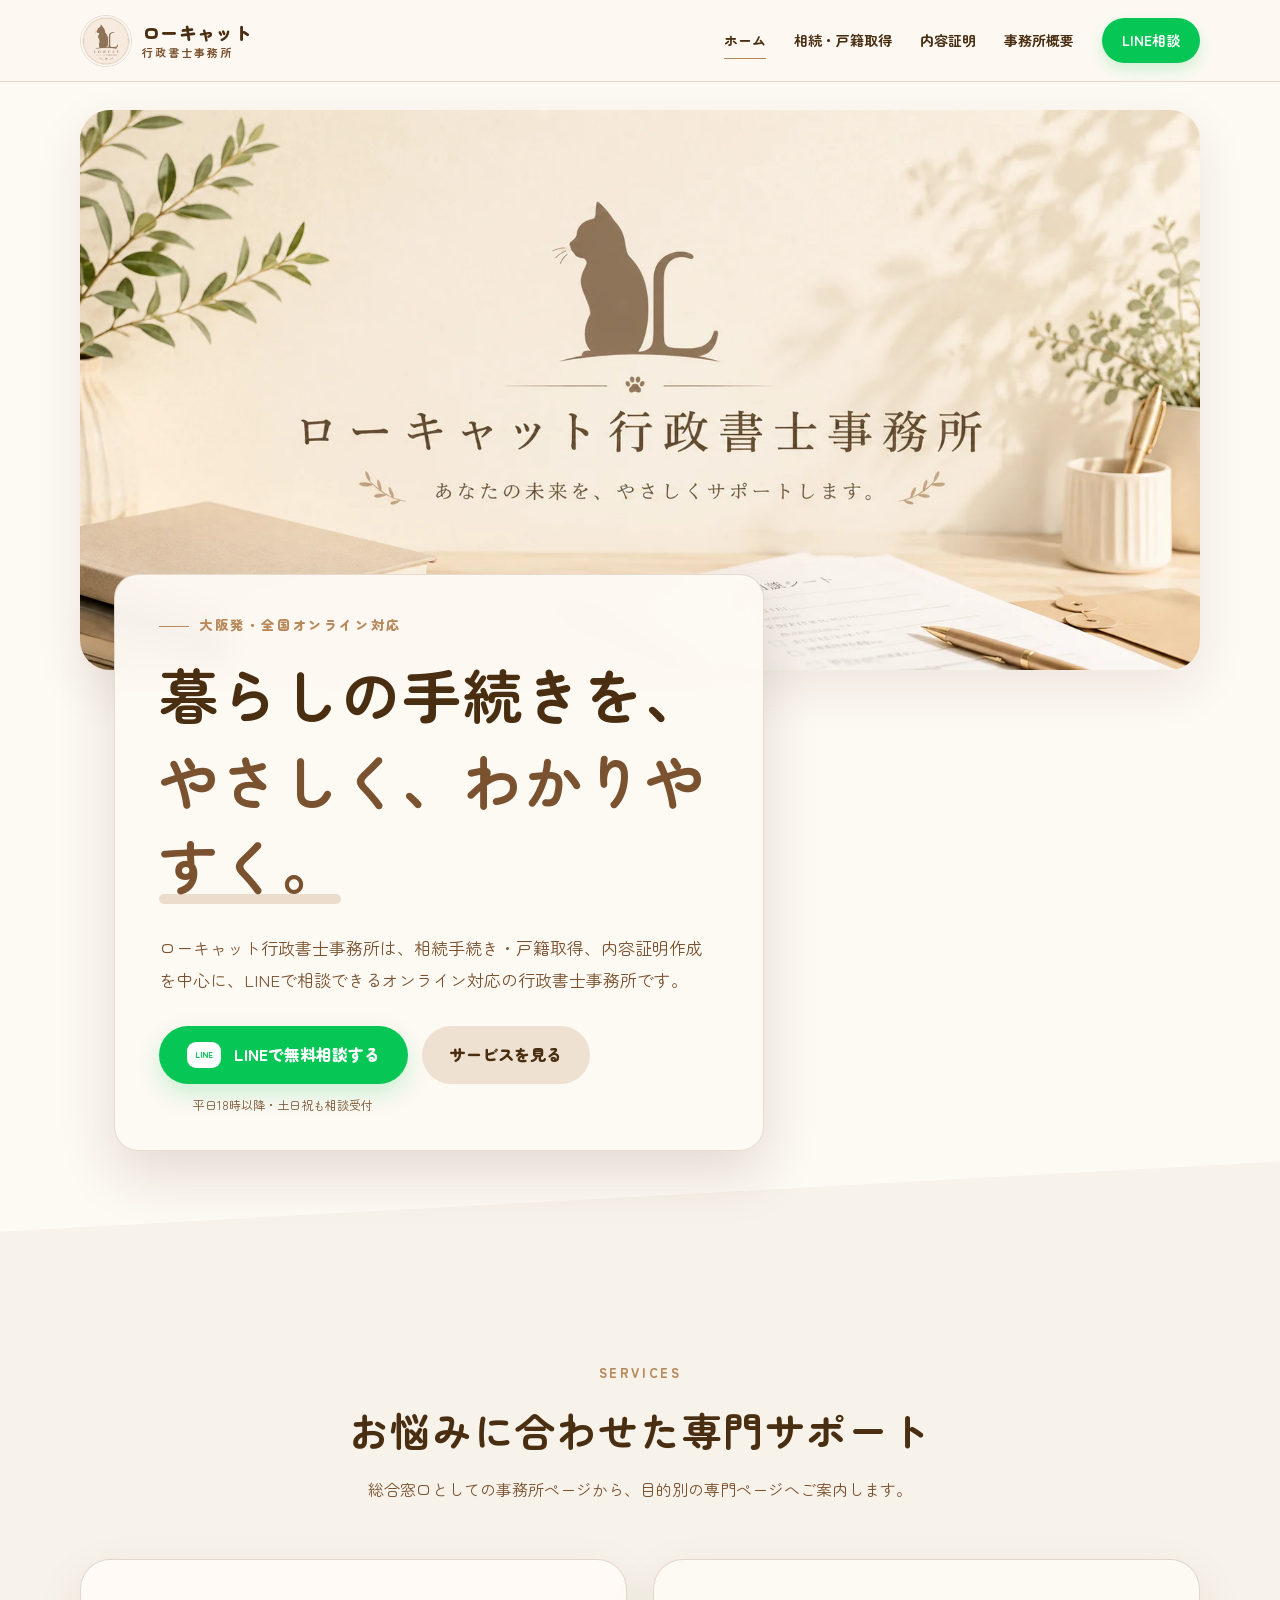
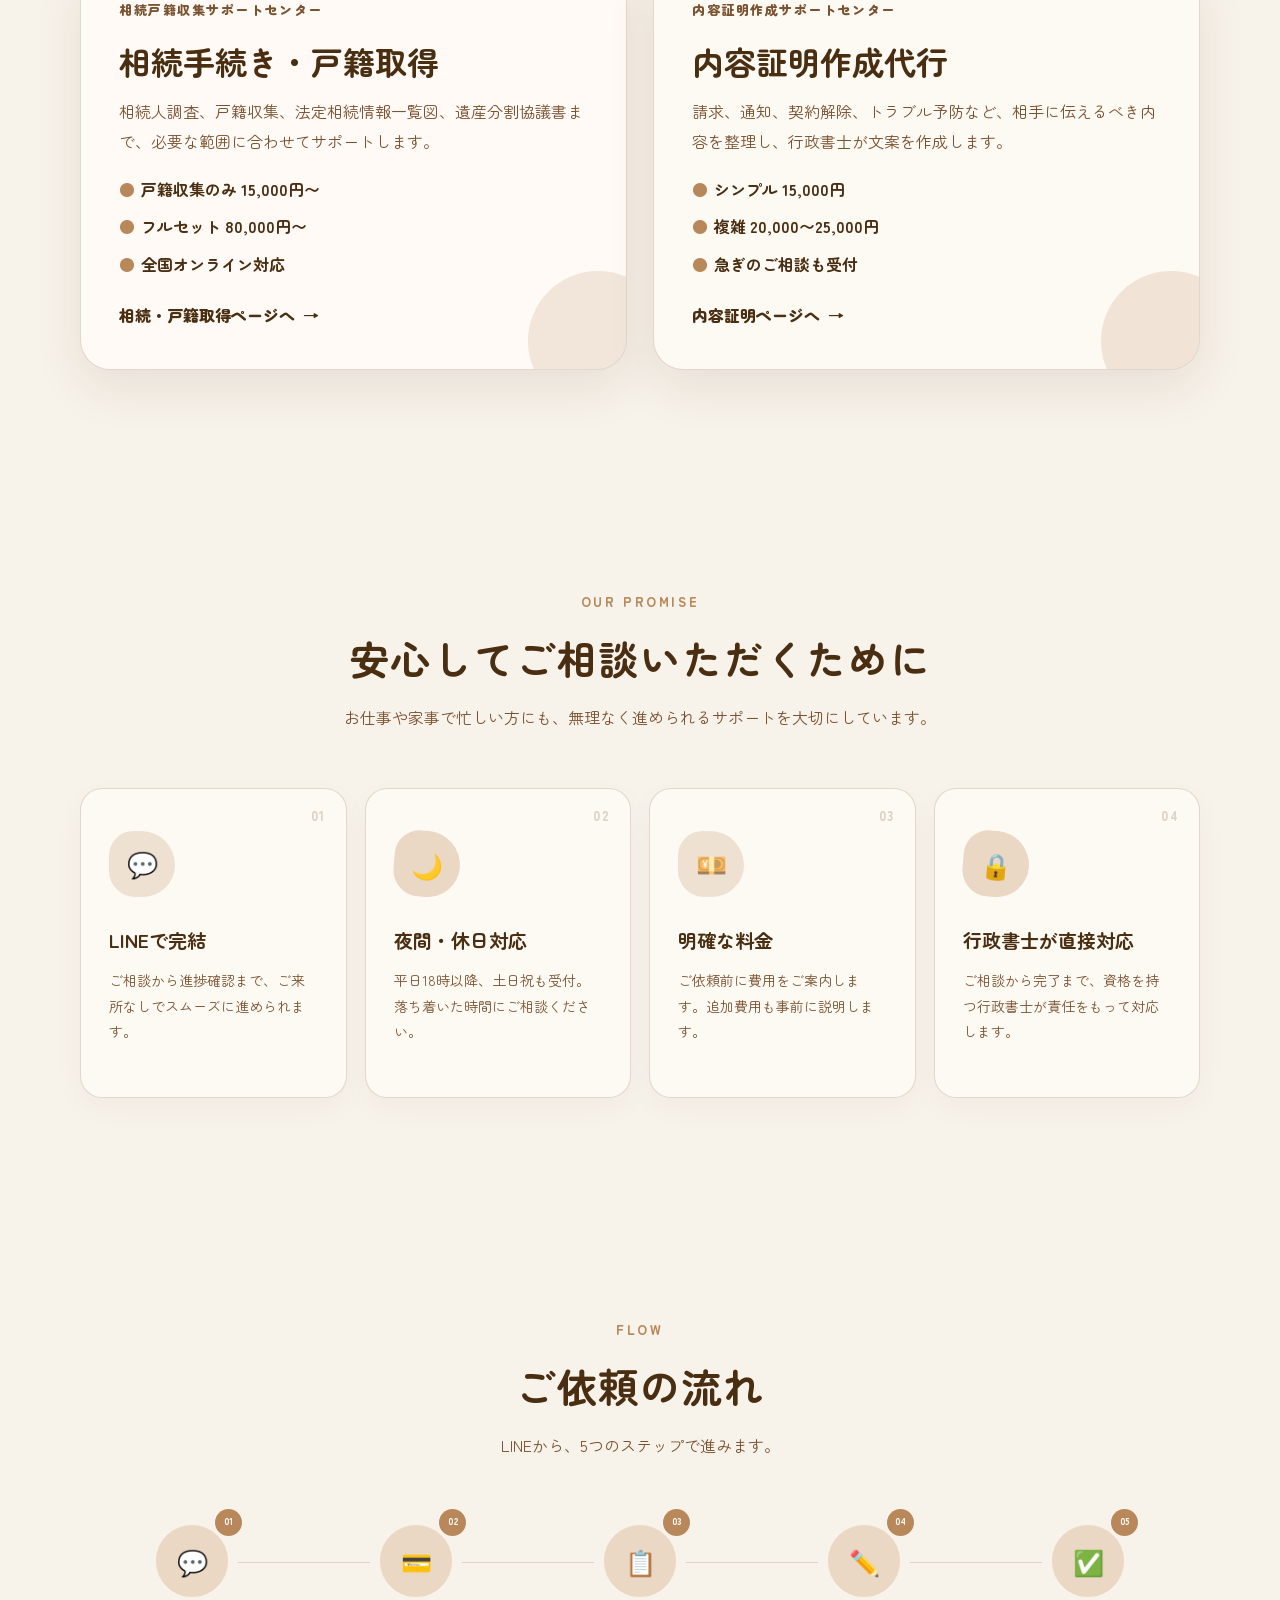
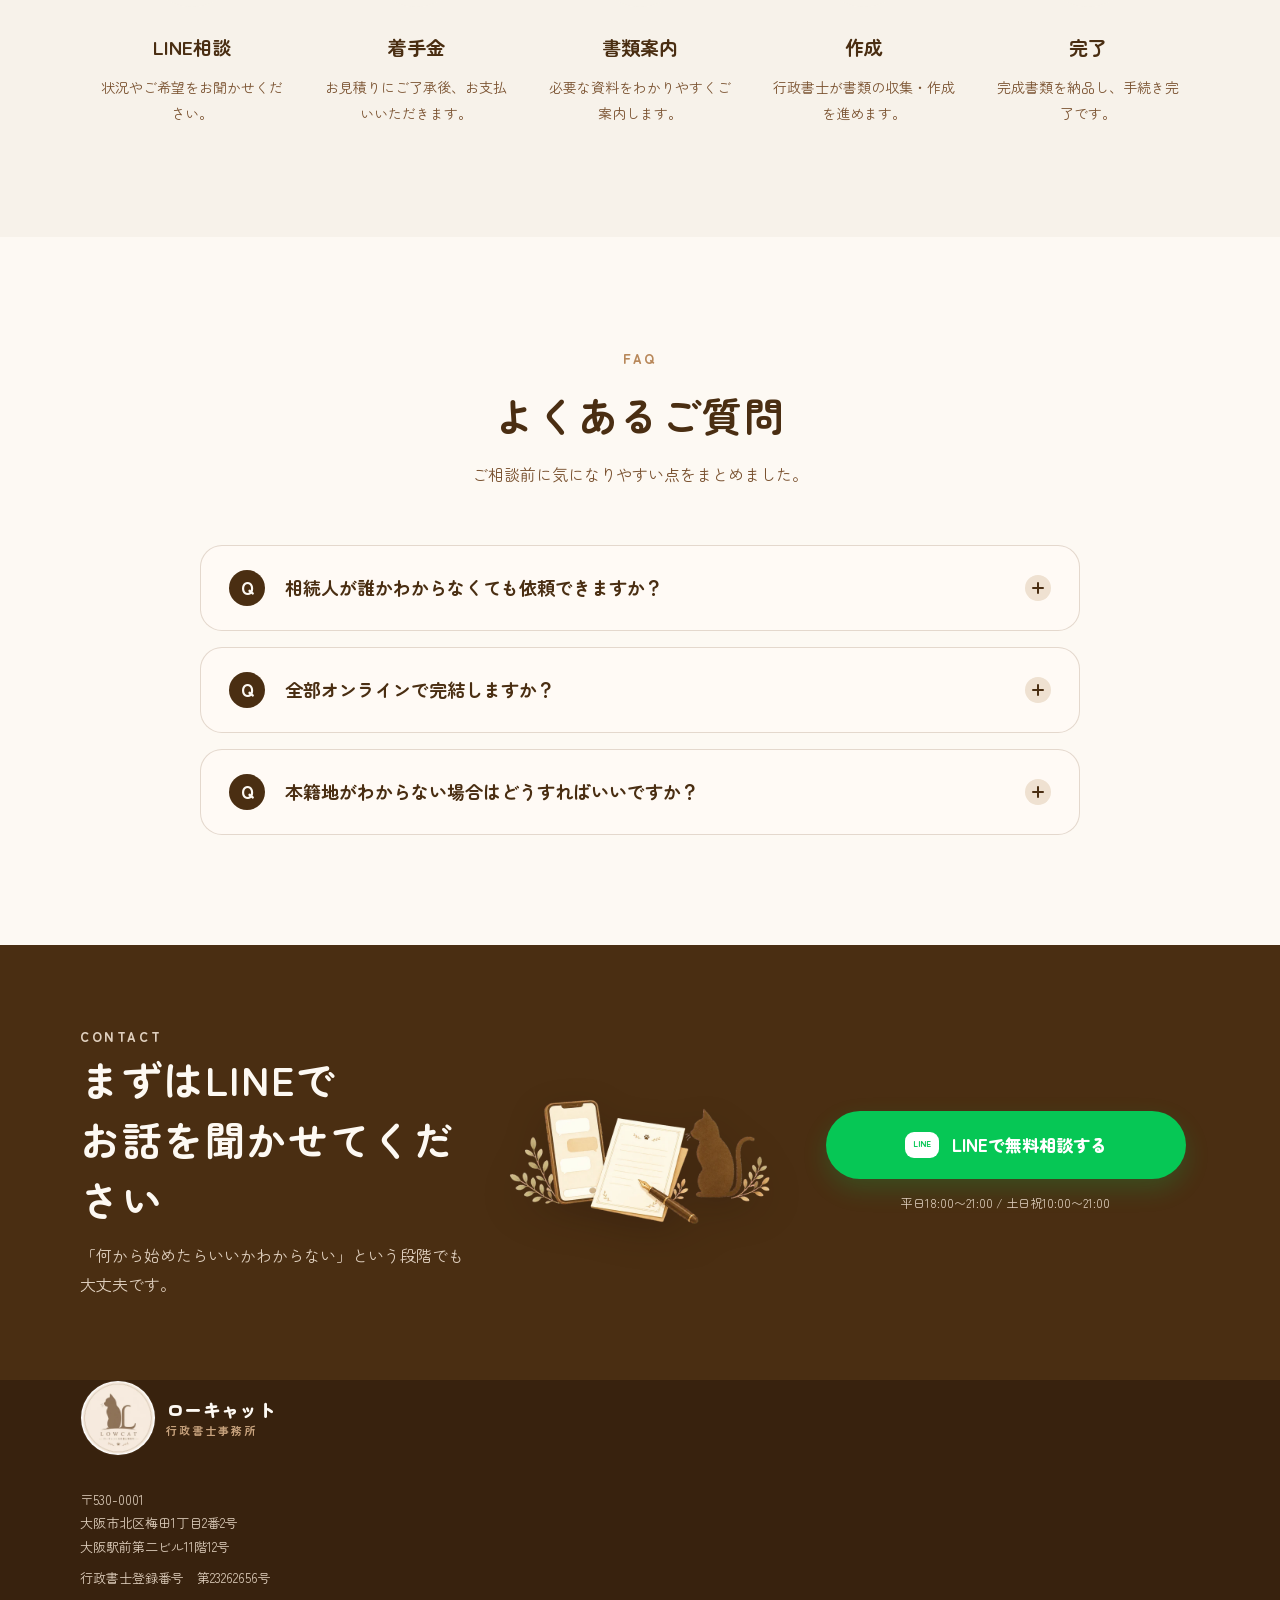
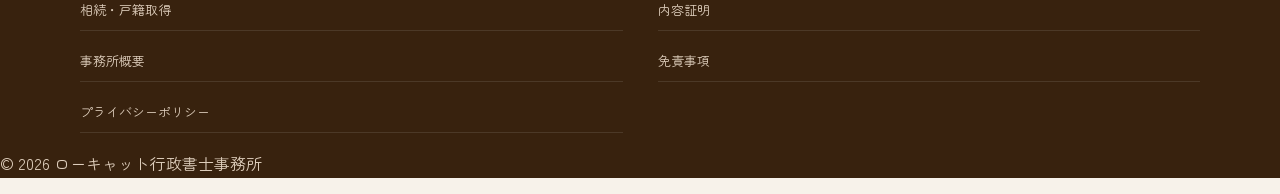
==== index.html @ 61d6228d "Update footer OGP FAQ and office overview layout" ====
<!doctype html>
<html lang="ja">
  <head>
    <meta charset="UTF-8" />
    <meta name="viewport" content="width=device-width, initial-scale=1.0" />
    <meta name="description" content="ローキャット行政書士事務所は、大阪を拠点に相続手続き・戸籍取得、内容証明作成をオンラインでサポートする行政書士事務所です。" />
    <title>ローキャット行政書士事務所｜大阪・全国オンライン対応</title>
    <link rel="icon" href="assets/favicon.ico">
    <meta property="og:title" content="ローキャット行政書士事務所｜大阪・全国オンライン対応">
    <meta property="og:description" content="相続手続き・戸籍取得、内容証明作成をオンラインでサポート。平日夜間・土日祝もLINEで相談受付。">
    <meta property="og:image" content="https://lowcat-office.netlify.app/assets/ogp.png">
    <meta property="og:url" content="https://lowcat-office.netlify.app/">
    <meta property="og:type" content="website">
    <meta name="twitter:card" content="summary_large_image">
    <link rel="preconnect" href="https://fonts.googleapis.com" />
    <link rel="preconnect" href="https://fonts.gstatic.com" crossorigin />
    <link href="https://fonts.googleapis.com/css2?family=Zen+Maru+Gothic:wght@400;500;700;900&display=swap" rel="stylesheet" />
    <link rel="stylesheet" href="styles.css" />
    <script src="script.js" defer></script>
  </head>
  <body>
    <header class="site-header">
      <div class="container header-inner">
        <a class="logo" href="index.html" aria-label="ローキャット行政書士事務所 トップページ"><img class="logo-image" src="assets/logo.webp" alt="" width="52" height="52" /><span class="logo-text">ローキャット<span>行政書士事務所</span></span></a>
        <button class="menu-button" type="button" aria-expanded="false" aria-controls="global-nav"><span></span><span></span><span></span><span class="sr-only">メニューを開く</span></button>
        <nav class="global-nav" id="global-nav" aria-label="メインナビゲーション">
          <a href="index.html" aria-current="page">ホーム</a>
          <a href="inheritance/">相続・戸籍取得</a>
          <a href="certificate/">内容証明</a>
          <a href="about.html">事務所概要</a>
          <a class="nav-line" href="https://lin.ee/Oa2LDhM" target="_blank" rel="noopener noreferrer">LINE相談</a>
        </nav>
      </div>
    </header>

    <main>
      <section class="hero">
        <div class="container hero-banner-wrap"><img class="hero-banner" src="assets/banner.webp" alt="ローキャット行政書士事務所 あなたの未来を、やさしくサポートします。" width="1600" height="800" fetchpriority="high" /></div>
        <div class="container hero-copy-wrap">
          <div class="hero-copy hero-copy-card">
            <p class="eyebrow">大阪発・全国オンライン対応</p>
            <h1>暮らしの手続きを、<br /><em>やさしく、わかりやすく。</em></h1>
            <p class="hero-lead">ローキャット行政書士事務所は、相続手続き・戸籍取得、内容証明作成を中心に、LINEで相談できるオンライン対応の行政書士事務所です。</p>
            <div class="hero-actions"><a class="button button-line" href="https://lin.ee/Oa2LDhM" target="_blank" rel="noopener noreferrer"><span class="line-icon" aria-hidden="true">LINE</span>LINEで無料相談する</a><a class="button button-sub" href="#services">サービスを見る</a></div>
            <p class="button-note">平日18時以降・土日祝も相談受付</p>
          </div>
        </div>
      </section>

      <section class="section services-hub-section" id="services">
        <div class="container">
          <div class="section-heading"><p class="section-label">SERVICES</p><h2>お悩みに合わせた専門サポート</h2><p>総合窓口としての事務所ページから、目的別の専門ページへご案内します。</p></div>
          <div class="service-hub-grid">
            <article class="service-hub-card is-featured">
              <p class="service-kicker">相続戸籍収集サポートセンター</p>
              <h3>相続手続き・戸籍取得</h3>
              <p>相続人調査、戸籍収集、法定相続情報一覧図、遺産分割協議書まで、必要な範囲に合わせてサポートします。</p>
              <ul><li>戸籍収集のみ 15,000円〜</li><li>フルセット 80,000円〜</li><li>全国オンライン対応</li></ul>
              <a class="text-link" href="inheritance/">相続・戸籍取得ページへ</a>
            </article>
            <article class="service-hub-card">
              <p class="service-kicker">内容証明作成サポートセンター</p>
              <h3>内容証明作成代行</h3>
              <p>請求、通知、契約解除、トラブル予防など、相手に伝えるべき内容を整理し、行政書士が文案を作成します。</p>
              <ul><li>シンプル 15,000円</li><li>複雑 20,000〜25,000円</li><li>急ぎのご相談も受付</li></ul>
              <a class="text-link" href="certificate/">内容証明ページへ</a>
            </article>
          </div>
        </div>
      </section>

      <section class="section features-section">
        <div class="container">
          <div class="section-heading"><p class="section-label">OUR PROMISE</p><h2>安心してご相談いただくために</h2><p>お仕事や家事で忙しい方にも、無理なく進められるサポートを大切にしています。</p></div>
          <div class="feature-grid">
            <article class="feature-card"><span class="feature-number">01</span><div class="feature-icon" aria-hidden="true">💬</div><h3>LINEで完結</h3><p>ご相談から進捗確認まで、ご来所なしでスムーズに進められます。</p></article>
            <article class="feature-card"><span class="feature-number">02</span><div class="feature-icon" aria-hidden="true">🌙</div><h3>夜間・休日対応</h3><p>平日18時以降、土日祝も受付。落ち着いた時間にご相談ください。</p></article>
            <article class="feature-card"><span class="feature-number">03</span><div class="feature-icon" aria-hidden="true">💴</div><h3>明確な料金</h3><p>ご依頼前に費用をご案内します。追加費用も事前に説明します。</p></article>
            <article class="feature-card"><span class="feature-number">04</span><div class="feature-icon" aria-hidden="true">🔒</div><h3>行政書士が直接対応</h3><p>ご相談から完了まで、資格を持つ行政書士が責任をもって対応します。</p></article>
          </div>
        </div>
      </section>

      <section class="section flow-section" id="flow">
        <div class="container">
          <div class="section-heading"><p class="section-label">FLOW</p><h2>ご依頼の流れ</h2><p>LINEから、5つのステップで進みます。</p></div>
          <ol class="flow-list">
            <li><span class="flow-number">01</span><div class="flow-icon" aria-hidden="true">💬</div><h3>LINE相談</h3><p>状況やご希望をお聞かせください。</p></li>
            <li><span class="flow-number">02</span><div class="flow-icon" aria-hidden="true">💳</div><h3>着手金</h3><p>お見積りにご了承後、お支払いいただきます。</p></li>
            <li><span class="flow-number">03</span><div class="flow-icon" aria-hidden="true">📋</div><h3>書類案内</h3><p>必要な資料をわかりやすくご案内します。</p></li>
            <li><span class="flow-number">04</span><div class="flow-icon" aria-hidden="true">✏️</div><h3>作成</h3><p>行政書士が書類の収集・作成を進めます。</p></li>
            <li><span class="flow-number">05</span><div class="flow-icon" aria-hidden="true">✅</div><h3>完了</h3><p>完成書類を納品し、手続き完了です。</p></li>
          </ol>
        </div>
      </section>

      <section class="section faq-section" id="faq">
        <div class="container">
          <div class="section-heading"><p class="section-label">FAQ</p><h2>よくあるご質問</h2><p>ご相談前に気になりやすい点をまとめました。</p></div>
          <div class="faq-list">
            <div class="faq-item"><button class="faq-question" type="button" aria-expanded="false"><span>相続人が誰かわからなくても依頼できますか？</span><span class="faq-toggle" aria-hidden="true"></span></button><div class="faq-answer" hidden><p>はい、大丈夫です。戸籍を収集・調査することで法定相続人を確定できます。まずはご相談ください。</p></div></div>
            <div class="faq-item"><button class="faq-question" type="button" aria-expanded="false"><span>全部オンラインで完結しますか？</span><span class="faq-toggle" aria-hidden="true"></span></button><div class="faq-answer" hidden><p>はい。ご相談から書類の受け渡しまで、すべてLINEで対応します。来所は不要です。</p></div></div>
            <div class="faq-item"><button class="faq-question" type="button" aria-expanded="false"><span>本籍地がわからない場合はどうすればいいですか？</span><span class="faq-toggle" aria-hidden="true"></span></button><div class="faq-answer" hidden><p>本籍地が不明な場合でも、住民票の「本籍地記載あり」を取得することで確認できます。対応方法をご案内しますのでご相談ください。</p></div></div>
          </div>
        </div>
      </section>

      <section class="contact-section" id="contact">
        <div class="container contact-inner">
          <div><p class="section-label">CONTACT</p><h2>まずはLINEで<br />お話を聞かせてください</h2><p>「何から始めたらいいかわからない」という段階でも大丈夫です。</p></div>
          <img class="contact-illustration" src="assets/line-consult.webp" alt="" width="720" height="480" loading="lazy" />
          <div class="contact-action"><a class="button button-line button-large" href="https://lin.ee/Oa2LDhM" target="_blank" rel="noopener noreferrer"><span class="line-icon" aria-hidden="true">LINE</span>LINEで無料相談する</a><p>平日18:00〜21:00 / 土日祝10:00〜21:00</p></div>
        </div>
      </section>
    </main>

    <footer class="site-footer"><div class="container footer-inner"><div class="footer-office"><a class="logo logo-footer" href="index.html"><img class="logo-image footer-logo-image" src="assets/logo.webp" alt="" width="76" height="76" loading="lazy" /><span class="logo-text">ローキャット<span>行政書士事務所</span></span></a><p>〒530-0001<br />大阪市北区梅田1丁目2番2号<br />大阪駅前第二ビル11階12号</p><p>行政書士登録番号　第23262656号</p></div><nav class="footer-nav" aria-label="フッターナビ"><a href="inheritance/">相続・戸籍取得</a><a href="certificate/">内容証明</a><a href="about.html">事務所概要</a><a href="disclaimer.html">免責事項</a><a href="privacy.html">プライバシーポリシー</a></nav></div><p class="copyright">© 2026 ローキャット行政書士事務所</p></footer>
  </body>
</html>
---- styles.css ----
:root {
  --bg: #f7f2ea;
  --cream: #fdf9f3;
  --brown-dark: #4a2e12;
  --brown: #7a5230;
  --brown-light: #b8885a;
  --line-green: #06c755;
  --white: #fff;
  --border: rgba(122, 82, 48, 0.2);
  --shadow: 0 18px 50px rgba(74, 46, 18, 0.09);
  --radius: 22px;
}

* {
  box-sizing: border-box;
}

html {
  scroll-behavior: smooth;
  scroll-padding-top: 84px;
}

body {
  margin: 0;
  color: var(--brown-dark);
  background: var(--bg);
  font-family: "Zen Maru Gothic", sans-serif;
  font-size: 16px;
  line-height: 1.85;
  -webkit-font-smoothing: antialiased;
}

body.menu-open {
  overflow: hidden;
}

a {
  color: inherit;
  text-decoration: none;
}

img {
  display: block;
  max-width: 100%;
}

button {
  color: inherit;
  font: inherit;
}

.container {
  width: min(1120px, calc(100% - 48px));
  margin-inline: auto;
}

.narrow-container {
  width: min(900px, calc(100% - 48px));
}

.sr-only {
  position: absolute;
  width: 1px;
  height: 1px;
  padding: 0;
  margin: -1px;
  overflow: hidden;
  clip: rect(0, 0, 0, 0);
  white-space: nowrap;
  border: 0;
}

.site-header {
  position: sticky;
  z-index: 100;
  top: 0;
  height: 82px;
  border-bottom: 1px solid var(--border);
  background: rgba(253, 249, 243, 0.94);
  backdrop-filter: blur(12px);
}

.header-inner {
  display: flex;
  align-items: center;
  justify-content: space-between;
  height: 100%;
}

.logo {
  display: inline-flex;
  align-items: center;
  gap: 10px;
  line-height: 1.2;
}

.logo-image {
  display: block;
  width: 52px;
  height: 52px;
  object-fit: cover;
  flex: 0 0 auto;
  border: 1px solid rgba(122, 82, 48, 0.18);
  border-radius: 50%;
}

.logo-text {
  font-size: 18px;
  font-weight: 900;
  letter-spacing: 0.02em;
}

.logo-text span {
  display: block;
  margin-top: 3px;
  color: var(--brown);
  font-size: 11px;
  font-weight: 700;
  letter-spacing: 0.18em;
}

.global-nav {
  display: flex;
  align-items: center;
  gap: 28px;
  font-size: 14px;
  font-weight: 700;
}

.global-nav > a:not(.nav-line) {
  position: relative;
  padding-block: 8px;
}

.global-nav > a:not(.nav-line)::after {
  position: absolute;
  right: 0;
  bottom: 2px;
  left: 0;
  height: 1px;
  background: var(--brown-light);
  content: "";
  transform: scaleX(0);
  transition: transform 0.25s ease;
}

.global-nav > a:hover::after,
.global-nav > a[aria-current="page"]::after {
  transform: scaleX(1);
}

.nav-line {
  padding: 10px 20px;
  border-radius: 999px;
  color: var(--white);
  background: var(--line-green);
  box-shadow: 0 7px 16px rgba(6, 199, 85, 0.18);
}

.menu-button {
  display: none;
}

.hero {
  position: relative;
  padding: 28px 0 100px;
  overflow: hidden;
  background: var(--cream);
}

.hero::before {
  position: absolute;
  bottom: 0;
  left: 0;
  width: 100%;
  height: 90px;
  background: var(--bg);
  clip-path: polygon(0 78%, 100% 0, 100% 100%, 0 100%);
  content: "";
}

.hero-banner-wrap {
  position: relative;
}

.hero-banner {
  display: block;
  width: 100%;
  height: auto;
  border-radius: 30px;
  box-shadow: var(--shadow);
}

.hero-copy-wrap {
  position: relative;
  z-index: 3;
  margin-top: -96px;
}

.hero-copy {
  position: relative;
  z-index: 2;
}

.hero-copy-card {
  width: min(650px, calc(100% - 40px));
  margin-left: 34px;
  padding: 38px 44px 34px;
  border: 1px solid rgba(122, 82, 48, 0.18);
  border-radius: 24px;
  background: rgba(253, 249, 243, 0.96);
  box-shadow: 0 22px 55px rgba(74, 46, 18, 0.15);
  backdrop-filter: blur(10px);
}

.eyebrow,
.section-label {
  margin: 0 0 14px;
  color: var(--brown-light);
  font-size: 13px;
  font-weight: 900;
  letter-spacing: 0.2em;
}

.eyebrow::before {
  display: inline-block;
  width: 30px;
  height: 1px;
  margin-right: 10px;
  vertical-align: middle;
  background: var(--brown-light);
  content: "";
}

.hero h1 {
  margin: 0;
  font-size: clamp(36px, 5vw, 59px);
  line-height: 1.45;
  letter-spacing: 0.03em;
}

.hero h1 em {
  position: relative;
  color: var(--brown);
  font-style: normal;
}

.hero h1 em::after {
  position: absolute;
  right: 0;
  bottom: 3px;
  left: 0;
  z-index: -1;
  height: 10px;
  border-radius: 99px;
  background: rgba(184, 136, 90, 0.25);
  content: "";
}

.hero-lead {
  margin: 24px 0 30px;
  color: var(--brown);
  font-size: 17px;
  line-height: 1.9;
}

.button {
  display: inline-flex;
  min-height: 58px;
  align-items: center;
  justify-content: center;
  gap: 13px;
  padding: 14px 28px;
  border-radius: 999px;
  font-weight: 900;
  transition: transform 0.2s ease, box-shadow 0.2s ease, filter 0.2s ease;
}

.button:hover {
  transform: translateY(-2px);
  filter: brightness(1.02);
}

.button-line {
  color: var(--white);
  background: var(--line-green);
  box-shadow: 0 10px 24px rgba(6, 199, 85, 0.2);
}

.line-icon {
  display: grid;
  width: 34px;
  height: 26px;
  place-items: center;
  border-radius: 9px;
  color: var(--line-green);
  background: var(--white);
  font-size: 8px;
  font-weight: 900;
}

.button-note {
  margin: 10px 0 0 34px;
  color: var(--brown);
  font-size: 12px;
}

.section {
  padding-block: 110px;
}

.section-heading {
  max-width: 650px;
  margin: 0 auto 55px;
  text-align: center;
}

.section-heading h2,
.contact-section h2,
.about-message h2 {
  margin: 0 0 15px;
  font-size: clamp(28px, 4vw, 40px);
  line-height: 1.5;
  letter-spacing: 0.04em;
}

.section-heading > p:last-child {
  margin: 0;
  color: var(--brown);
}

.feature-grid {
  display: grid;
  grid-template-columns: repeat(4, 1fr);
  gap: 18px;
}

.feature-card {
  position: relative;
  min-height: 310px;
  overflow: hidden;
  padding: 42px 28px 30px;
  border: 1px solid var(--border);
  border-radius: var(--radius);
  background: var(--cream);
  box-shadow: 0 10px 30px rgba(74, 46, 18, 0.035);
}

.feature-number {
  position: absolute;
  top: 15px;
  right: 20px;
  color: rgba(122, 82, 48, 0.24);
  font-size: 13px;
  font-weight: 900;
  letter-spacing: 0.1em;
}

.feature-icon,
.flow-icon {
  display: grid;
  width: 66px;
  height: 66px;
  place-items: center;
  margin-bottom: 25px;
  border-radius: 42% 58% 55% 45%;
  color: var(--brown);
  background: #efe1d1;
  font-size: 25px;
  font-weight: 900;
}

.feature-card:nth-child(even) .feature-icon {
  background: #ead7c4;
  transform: rotate(5deg);
}

.feature-card h3,
.price-card h3,
.flow-list h3 {
  margin: 0 0 11px;
  font-size: 19px;
}

.feature-card p,
.price-card > p:last-child,
.flow-list p {
  margin: 0;
  color: var(--brown);
  font-size: 14px;
}

.price-section {
  background: var(--cream);
}

.price-panel {
  overflow: hidden;
  border: 1px solid var(--border);
  border-radius: 28px;
  background: var(--bg);
  box-shadow: var(--shadow);
}

.tab-list {
  display: grid;
  grid-template-columns: 1fr 1fr;
}

.tab-button {
  padding: 22px 20px;
  border: 0;
  border-bottom: 1px solid var(--border);
  background: #eee4d7;
  cursor: pointer;
  font-size: 18px;
  font-weight: 900;
}

.tab-button:first-child {
  border-right: 1px solid var(--border);
}

.tab-button.is-active {
  color: var(--cream);
  background: var(--brown);
}

.tab-panel {
  padding: 42px;
}

.tab-panel[hidden] {
  display: none;
}

.price-grid {
  display: grid;
  grid-template-columns: repeat(4, 1fr);
  gap: 16px;
}

.price-grid-two {
  max-width: 700px;
  margin-inline: auto;
  grid-template-columns: repeat(2, 1fr);
}

.price-card {
  position: relative;
  display: flex;
  min-height: 260px;
  flex-direction: column;
  padding: 30px 23px;
  border: 1px solid var(--border);
  border-radius: 18px;
  background: var(--cream);
}

.price-card.recommended {
  border: 2px solid var(--brown-light);
  background: #fffaf4;
}

.recommend-badge {
  position: absolute;
  top: -15px;
  left: 50%;
  padding: 5px 18px;
  border-radius: 999px;
  color: var(--white);
  background: var(--brown-light);
  font-size: 12px;
  font-weight: 900;
  white-space: nowrap;
  transform: translateX(-50%);
}

.price {
  margin: auto 0 20px;
  color: var(--brown);
  white-space: nowrap;
}

.price strong {
  color: var(--brown-dark);
  font-size: clamp(23px, 2.5vw, 31px);
  letter-spacing: -0.03em;
}

.price-note {
  margin: 25px 0 0;
  color: var(--brown);
  font-size: 12px;
  text-align: center;
}

.flow-list {
  position: relative;
  display: grid;
  margin: 0;
  padding: 0;
  grid-template-columns: repeat(5, 1fr);
  list-style: none;
}

.flow-list::before {
  position: absolute;
  top: 47px;
  right: 8%;
  left: 8%;
  height: 1px;
  background: var(--border);
  content: "";
}

.flow-list li {
  position: relative;
  padding-inline: 15px;
  text-align: center;
}

.flow-number {
  position: absolute;
  top: -6px;
  left: calc(50% + 23px);
  z-index: 2;
  display: grid;
  width: 27px;
  height: 27px;
  place-items: center;
  border-radius: 50%;
  color: var(--cream);
  background: var(--brown-light);
  font-size: 9px;
  font-weight: 900;
}

.flow-icon {
  position: relative;
  z-index: 1;
  width: 92px;
  height: 92px;
  margin: 0 auto 22px;
  border: 10px solid var(--bg);
  border-radius: 50%;
  background: #ead7c4;
}

.contact-section {
  padding-block: 80px;
  color: var(--cream);
  background: var(--brown-dark);
}

.contact-inner {
  display: grid;
  align-items: center;
  grid-template-columns: 1fr 0.72fr 1fr;
  gap: 32px;
}

.contact-section h2 {
  margin-bottom: 12px;
}

.contact-section p {
  margin: 0;
  color: #dfcfbe;
}

.contact-action {
  text-align: center;
}

.contact-illustration {
  width: 100%;
  max-width: 300px;
  height: auto;
  margin-inline: auto;
  filter: drop-shadow(0 14px 18px rgba(20, 10, 4, 0.2));
}

.button-large {
  min-width: min(100%, 360px);
  min-height: 68px;
  font-size: 17px;
}

.contact-action p {
  margin-top: 13px;
  font-size: 12px;
}

.site-footer {
  color: #decebc;
  background: #38220e;
}

.footer-main {
  display: grid;
  padding-block: 65px;
  grid-template-columns: 1fr 1.4fr;
  gap: 80px;
}

.logo-footer {
  margin-bottom: 24px;
  color: var(--cream);
}

.footer-logo-image {
  width: 76px;
  height: 76px;
}

.logo-footer .logo-text span {
  color: #c6a17c;
}

.footer-office p {
  margin: 8px 0;
  font-size: 13px;
  line-height: 1.8;
}

.footer-nav {
  display: grid;
  align-content: start;
  grid-template-columns: repeat(2, 1fr);
  gap: 18px 35px;
  font-size: 13px;
}

.footer-nav a {
  padding-bottom: 8px;
  border-bottom: 1px solid rgba(255, 255, 255, 0.1);
}

.footer-nav a:hover {
  color: var(--white);
}

.footer-bottom {
  padding-block: 18px;
  border-top: 1px solid rgba(255, 255, 255, 0.08);
  text-align: center;
}

.footer-bottom small {
  font-size: 11px;
}

.page-hero {
  padding-block: 100px;
  background:
    radial-gradient(circle at 80% 20%, rgba(184, 136, 90, 0.2) 0 80px, transparent 81px),
    var(--cream);
  text-align: center;
}

.page-hero h1 {
  margin: 0 0 12px;
  font-size: clamp(36px, 6vw, 52px);
  letter-spacing: 0.08em;
}

.page-hero > .container > p:last-child {
  margin: 0;
  color: var(--brown);
}

.compact-page-hero {
  padding-block: 70px;
}

.compact-page-hero h1 {
  margin-bottom: 0;
  font-size: clamp(31px, 5vw, 44px);
}

.about-message {
  max-width: 740px;
  margin: 0 auto 65px;
  text-align: center;
}

.about-message > p:not(.eyebrow) {
  color: var(--brown);
}

.overview-card {
  overflow: hidden;
  border: 1px solid var(--border);
  border-radius: var(--radius);
  background: var(--cream);
  box-shadow: var(--shadow);
}

.overview-list {
  margin: 0;
}

.overview-list > div {
  display: grid;
  padding: 24px 32px;
  border-bottom: 1px solid var(--border);
  grid-template-columns: 180px 1fr;
}

.overview-list > div:last-child {
  border-bottom: 0;
}

.overview-list dt {
  color: var(--brown);
  font-weight: 900;
}

.overview-list dd {
  margin: 0;
}

.overview-note {
  display: block;
  margin-top: 7px;
  color: var(--brown);
  font-size: 13px;
}

.legal-container {
  width: min(820px, calc(100% - 48px));
}

.enactment-date {
  margin: 0 0 45px;
  color: var(--brown);
  text-align: right;
}

.legal-container > p {
  color: var(--brown);
}

.legal-container article {
  margin-top: 45px;
}

.legal-container article h2 {
  margin: 0 0 15px;
  padding-bottom: 10px;
  border-bottom: 1px solid var(--border);
  font-size: 21px;
}

.legal-container article p,
.legal-container article li {
  color: var(--brown);
}

.legal-container article a {
  color: var(--brown-dark);
  font-weight: 900;
  text-decoration: underline;
  text-underline-offset: 4px;
}

@media (max-width: 950px) {
  .menu-button {
    position: relative;
    z-index: 102;
    display: grid;
    width: 44px;
    height: 44px;
    padding: 11px 9px;
    border: 0;
    background: transparent;
    cursor: pointer;
  }

  .menu-button > span:not(.sr-only) {
    display: block;
    width: 100%;
    height: 2px;
    margin-block: 3px;
    border-radius: 2px;
    background: var(--brown-dark);
    transition: transform 0.25s ease, opacity 0.2s ease;
  }

  .menu-button[aria-expanded="true"] > span:nth-child(1) {
    transform: translateY(8px) rotate(45deg);
  }

  .menu-button[aria-expanded="true"] > span:nth-child(2) {
    opacity: 0;
  }

  .menu-button[aria-expanded="true"] > span:nth-child(3) {
    transform: translateY(-8px) rotate(-45deg);
  }

  .global-nav {
    position: fixed;
    top: 0;
    right: 0;
    display: flex;
    width: min(360px, 88vw);
    height: 100dvh;
    align-items: stretch;
    justify-content: center;
    flex-direction: column;
    padding: 90px 40px 50px;
    background: var(--cream);
    box-shadow: -15px 0 45px rgba(74, 46, 18, 0.12);
    opacity: 0;
    pointer-events: none;
    transform: translateX(100%);
    transition: transform 0.3s ease, opacity 0.3s ease;
  }

  .global-nav.is-open {
    opacity: 1;
    pointer-events: auto;
    transform: translateX(0);
  }

  .global-nav > a:not(.nav-line) {
    padding: 11px 0;
    border-bottom: 1px solid var(--border);
    font-size: 16px;
  }

  .nav-line {
    margin-top: 8px;
    text-align: center;
  }

  .hero-copy-card {
    width: min(620px, calc(100% - 24px));
    margin-left: 12px;
  }

  .feature-grid {
    grid-template-columns: repeat(2, 1fr);
  }

  .feature-card {
    min-height: 270px;
  }

  .price-grid {
    grid-template-columns: repeat(2, 1fr);
  }

  .flow-list {
    max-width: 650px;
    margin-inline: auto;
    grid-template-columns: repeat(2, 1fr);
    gap: 45px 20px;
  }

  .flow-list::before {
    display: none;
  }

  .flow-list li:last-child {
    grid-column: 1 / -1;
  }
}

@media (max-width: 700px) {
  .container,
  .narrow-container,
  .legal-container {
    width: min(100% - 32px, 1120px);
  }

  .site-header {
    height: 70px;
  }

  .logo-image {
    width: 44px;
    height: 44px;
  }

  .logo-text {
    font-size: 15px;
  }

  .logo-text span {
    font-size: 9px;
  }

  .hero {
    padding: 16px 0 75px;
    background: var(--cream);
  }

  .hero-banner-wrap {
    width: calc(100% - 20px);
  }

  .hero-banner {
    min-height: 310px;
    border-radius: 20px;
    object-fit: cover;
    object-position: center;
  }

  .hero-copy-wrap {
    width: calc(100% - 32px);
    margin-top: -42px;
  }

  .hero-copy-card {
    width: 100%;
    margin-left: 0;
    padding: 30px 23px 27px;
  }

  .hero h1 {
    font-size: clamp(27px, 8.4vw, 38px);
  }

  .hero-lead {
    font-size: 15px;
  }

  .button {
    width: 100%;
  }

  .button-note {
    margin-left: 0;
    text-align: center;
  }

  .section {
    padding-block: 80px;
  }

  .section-heading {
    margin-bottom: 38px;
    text-align: left;
  }

  .feature-grid {
    grid-template-columns: 1fr;
  }

  .feature-card {
    min-height: 0;
    padding: 30px 25px;
  }

  .feature-icon {
    width: 55px;
    height: 55px;
    margin-bottom: 17px;
  }

  .price-panel {
    border-radius: 20px;
  }

  .tab-button {
    padding: 17px 10px;
    font-size: 16px;
  }

  .tab-panel {
    padding: 28px 16px;
  }

  .price-grid,
  .price-grid-two {
    grid-template-columns: 1fr;
  }

  .price-card {
    min-height: 220px;
    padding: 28px 24px;
  }

  .price-card.recommended {
    margin-top: 8px;
  }

  .price strong {
    font-size: 29px;
  }

  .flow-list {
    grid-template-columns: 1fr;
    gap: 36px;
  }

  .flow-list li:last-child {
    grid-column: auto;
  }

  .flow-icon {
    width: 84px;
    height: 84px;
  }

  .contact-section {
    padding-block: 65px;
  }

  .contact-inner {
    grid-template-columns: 1fr;
    gap: 35px;
  }

  .contact-illustration {
    max-width: 320px;
    margin-block: -12px;
  }

  .footer-main {
    padding-block: 50px;
    grid-template-columns: 1fr;
    gap: 40px;
  }

  .footer-logo-image {
    width: 68px;
    height: 68px;
  }

  .footer-nav {
    grid-template-columns: 1fr;
    gap: 12px;
  }

  .page-hero {
    padding-block: 70px;
  }

  .compact-page-hero {
    padding-block: 55px;
  }

  .about-message {
    margin-bottom: 45px;
    text-align: left;
  }

  .overview-list > div {
    grid-template-columns: 1fr;
    gap: 5px;
    padding: 20px;
  }

  .enactment-date {
    margin-bottom: 35px;
  }

  .legal-container article {
    margin-top: 35px;
  }
}

@media (prefers-reduced-motion: reduce) {
  html {
    scroll-behavior: auto;
  }

  *,
  *::before,
  *::after {
    scroll-behavior: auto !important;
    transition-duration: 0.01ms !important;
  }
}

.faq-section {
  background: var(--cream);
}

.faq-list {
  display: grid;
  gap: 16px;
  max-width: 880px;
  margin-inline: auto;
}

.faq-item {
  overflow: hidden;
  border: 1px solid var(--border);
  border-radius: 22px;
  background: #fffaf5;
  box-shadow: var(--shadow-soft);
}

.faq-question {
  display: flex;
  align-items: center;
  justify-content: space-between;
  gap: 20px;
  width: 100%;
  padding: 24px 28px;
  border: 0;
  background: transparent;
  color: var(--brown-dark);
  font: inherit;
  font-size: 18px;
  font-weight: 700;
  line-height: 1.6;
  text-align: left;
  cursor: pointer;
}

.faq-question::before {
  content: "Q";
  display: inline-grid;
  flex: 0 0 auto;
  place-items: center;
  width: 36px;
  height: 36px;
  border-radius: 50%;
  background: var(--brown-dark);
  color: var(--cream);
  font-size: 17px;
  font-weight: 900;
}

.faq-question span:first-child {
  flex: 1;
}

.faq-toggle {
  position: relative;
  flex: 0 0 auto;
  width: 26px;
  height: 26px;
  border-radius: 50%;
  background: #efe1d1;
}

.faq-toggle::before,
.faq-toggle::after {
  position: absolute;
  top: 50%;
  left: 50%;
  width: 12px;
  height: 2px;
  border-radius: 999px;
  background: var(--brown-dark);
  content: "";
  transform: translate(-50%, -50%);
  transition: transform 0.2s ease;
}

.faq-toggle::after {
  transform: translate(-50%, -50%) rotate(90deg);
}

.faq-question[aria-expanded="true"] .faq-toggle::after {
  transform: translate(-50%, -50%) rotate(0deg);
}

.faq-answer {
  padding: 0 28px 26px 80px;
  color: var(--brown);
}

.faq-answer p {
  margin: 0;
  line-height: 1.9;
}

@media (max-width: 640px) {
  .faq-question {
    gap: 14px;
    padding: 20px;
    font-size: 16px;
  }

  .faq-question::before {
    width: 32px;
    height: 32px;
  }

  .faq-answer {
    padding: 0 20px 22px 66px;
  }
}
/* Service hub / landing pages */
.hero-actions {
  display: flex;
  flex-wrap: wrap;
  align-items: center;
  gap: 14px;
}

.button-sub {
  color: var(--brown-dark);
  background: #efe1d1;
  box-shadow: none;
}

.services-hub-section {
  background: var(--bg);
}

.service-hub-grid {
  display: grid;
  grid-template-columns: repeat(2, minmax(0, 1fr));
  gap: 26px;
}

.service-hub-card {
  position: relative;
  overflow: hidden;
  padding: 38px;
  border: 1px solid var(--border);
  border-radius: 30px;
  background: var(--cream);
  box-shadow: var(--shadow);
}

.service-hub-card::after {
  position: absolute;
  right: -42px;
  bottom: -42px;
  width: 140px;
  height: 140px;
  border-radius: 50%;
  background: rgba(184, 136, 90, 0.18);
  content: "";
}

.service-hub-card.is-featured {
  background: #fffaf5;
}

.service-kicker {
  margin: 0 0 10px;
  color: var(--brown-light);
  font-size: 13px;
  font-weight: 900;
  letter-spacing: 0.12em;
}

.service-hub-card h3 {
  margin: 0 0 14px;
  font-size: clamp(24px, 3vw, 32px);
  line-height: 1.35;
}

.service-hub-card p {
  margin: 0 0 18px;
  color: var(--brown);
}

.service-hub-card ul {
  display: grid;
  gap: 8px;
  padding: 0;
  margin: 0 0 22px;
  list-style: none;
}

.service-hub-card li {
  position: relative;
  padding-left: 1.4em;
  color: var(--brown-dark);
  font-weight: 700;
}

.service-hub-card li::before {
  position: absolute;
  left: 0;
  color: var(--brown-light);
  content: "●";
}

.text-link {
  position: relative;
  z-index: 1;
  display: inline-flex;
  align-items: center;
  gap: 8px;
  color: var(--brown-dark);
  font-weight: 900;
}

.text-link::after {
  content: "→";
}

.lp-hero {
  padding: 72px 0 86px;
  background: linear-gradient(135deg, var(--cream), #efe1d1);
}

.lp-hero-inner {
  display: grid;
  grid-template-columns: minmax(0, 1.2fr) minmax(280px, 0.8fr);
  align-items: center;
  gap: 46px;
}

.lp-hero h1 {
  margin: 0 0 20px;
  font-size: clamp(34px, 5vw, 56px);
  line-height: 1.25;
  letter-spacing: 0.02em;
}

.lp-hero-image {
  width: 100%;
  max-width: 390px;
  justify-self: center;
  filter: drop-shadow(0 18px 30px rgba(74, 46, 18, 0.14));
}

.compact-grid .feature-card {
  min-height: 260px;
}

.lp-price-grid {
  display: grid;
  grid-template-columns: repeat(4, minmax(0, 1fr));
  gap: 18px;
}

.lp-price-grid.two {
  grid-template-columns: repeat(2, minmax(0, 1fr));
  max-width: 760px;
  margin-inline: auto;
}

.price-card .price,
.price {
  margin: 0 0 12px;
  color: var(--brown-dark);
  font-size: 28px;
  font-weight: 900;
  line-height: 1.2;
}

.price-note {
  margin: 22px 0 0;
  color: var(--brown);
  text-align: center;
}

.recommended {
  position: relative;
  border-color: rgba(184, 136, 90, 0.55);
}

.recommend-label {
  display: inline-flex;
  margin-bottom: 12px;
  padding: 5px 13px;
  border-radius: 999px;
  color: var(--cream);
  background: var(--brown-dark);
  font-size: 12px;
  font-weight: 900;
}

@media (max-width: 980px) {
  .service-hub-grid,
  .lp-hero-inner,
  .lp-price-grid {
    grid-template-columns: 1fr;
  }

  .lp-price-grid.two {
    grid-template-columns: 1fr;
  }

  .lp-hero {
    padding: 58px 0 70px;
  }
}

@media (max-width: 640px) {
  .service-hub-card {
    padding: 28px 24px;
  }

  .hero-actions {
    align-items: stretch;
    flex-direction: column;
  }

  .hero-actions .button {
    justify-content: center;
    width: 100%;
  }
}
/* About overview table refinement */
.overview-card dl {
  margin: 0;
}

.overview-card dl > div {
  display: grid;
  grid-template-columns: 150px minmax(0, 1fr);
  gap: 20px;
  padding: 18px 26px;
  border-bottom: 1px solid var(--border);
}

.overview-card dl > div:last-child {
  border-bottom: 0;
}

.overview-card dt {
  color: var(--brown);
  font-weight: 900;
  letter-spacing: 0.04em;
}

.overview-card dd {
  margin: 0;
  color: var(--brown-dark);
  line-height: 1.8;
}

@media (max-width: 640px) {
  .overview-card dl > div {
    grid-template-columns: 1fr;
    gap: 6px;
    padding: 16px 20px;
  }
}
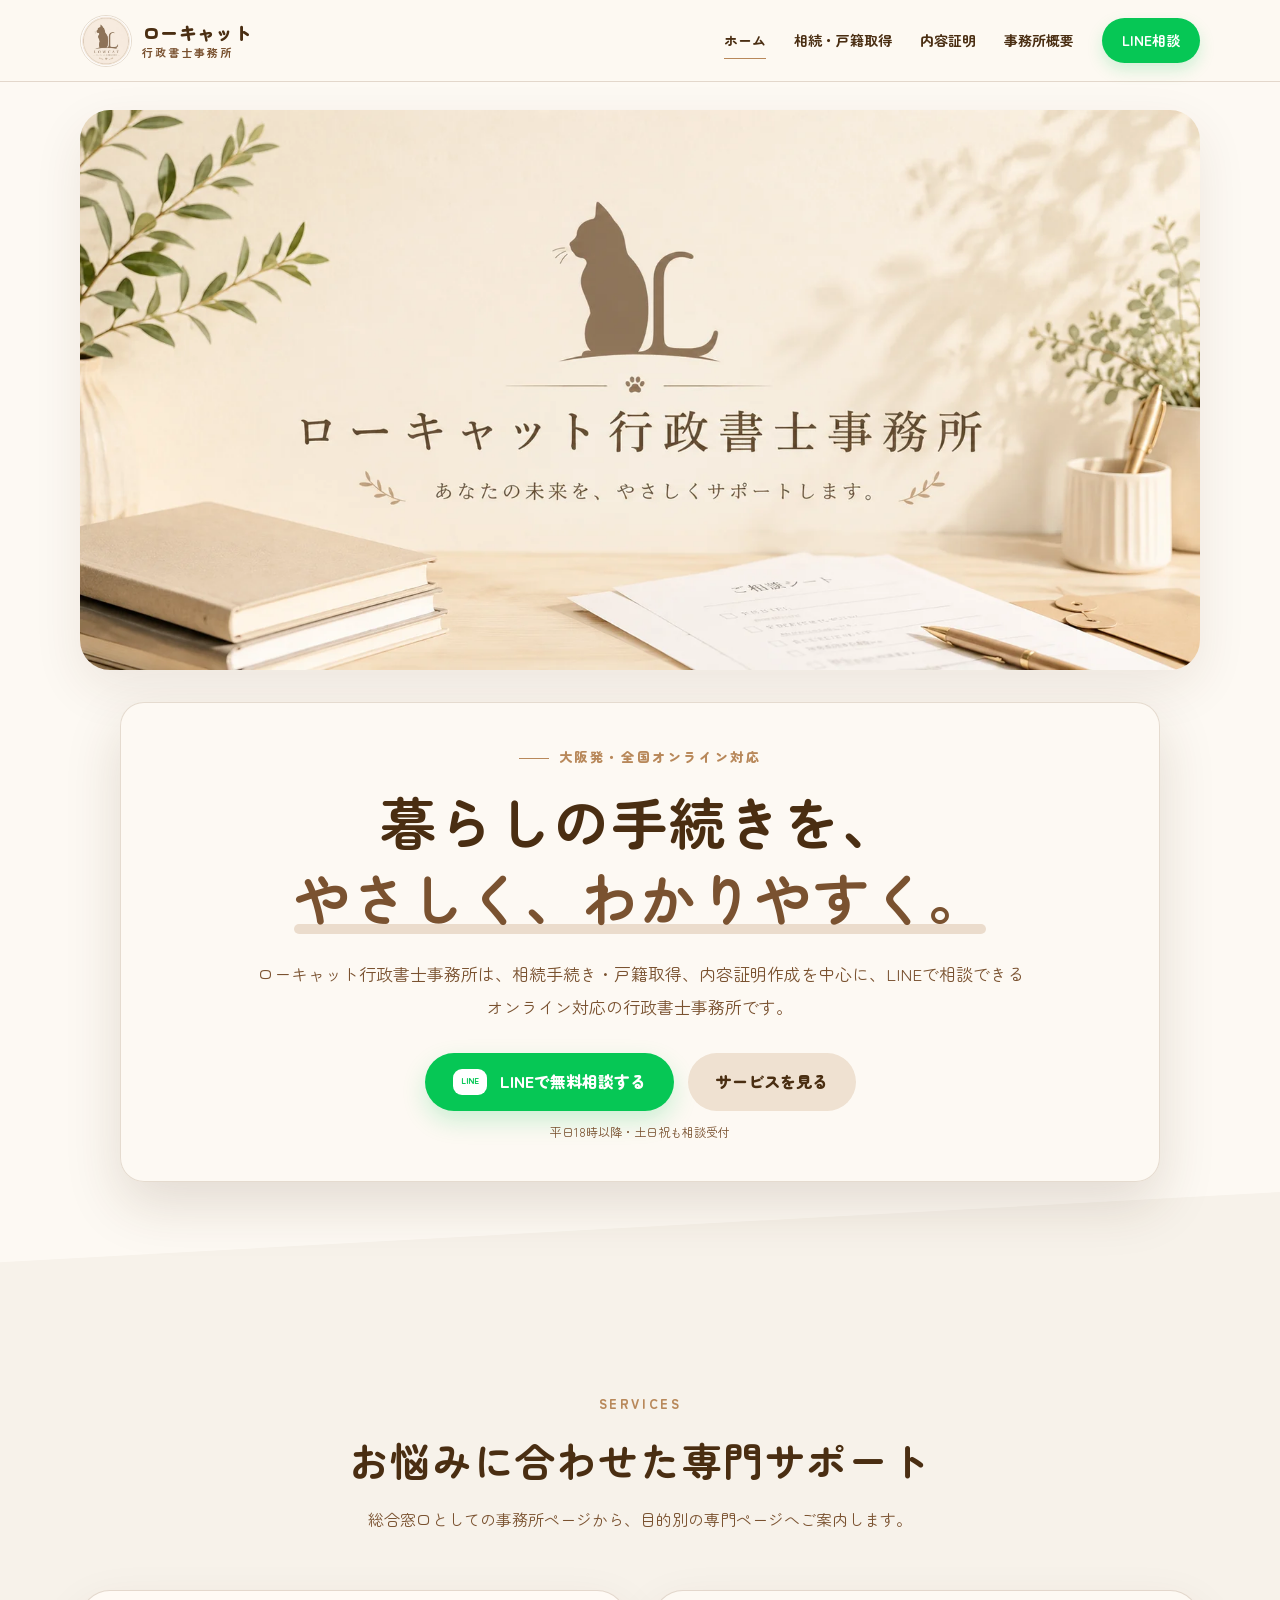
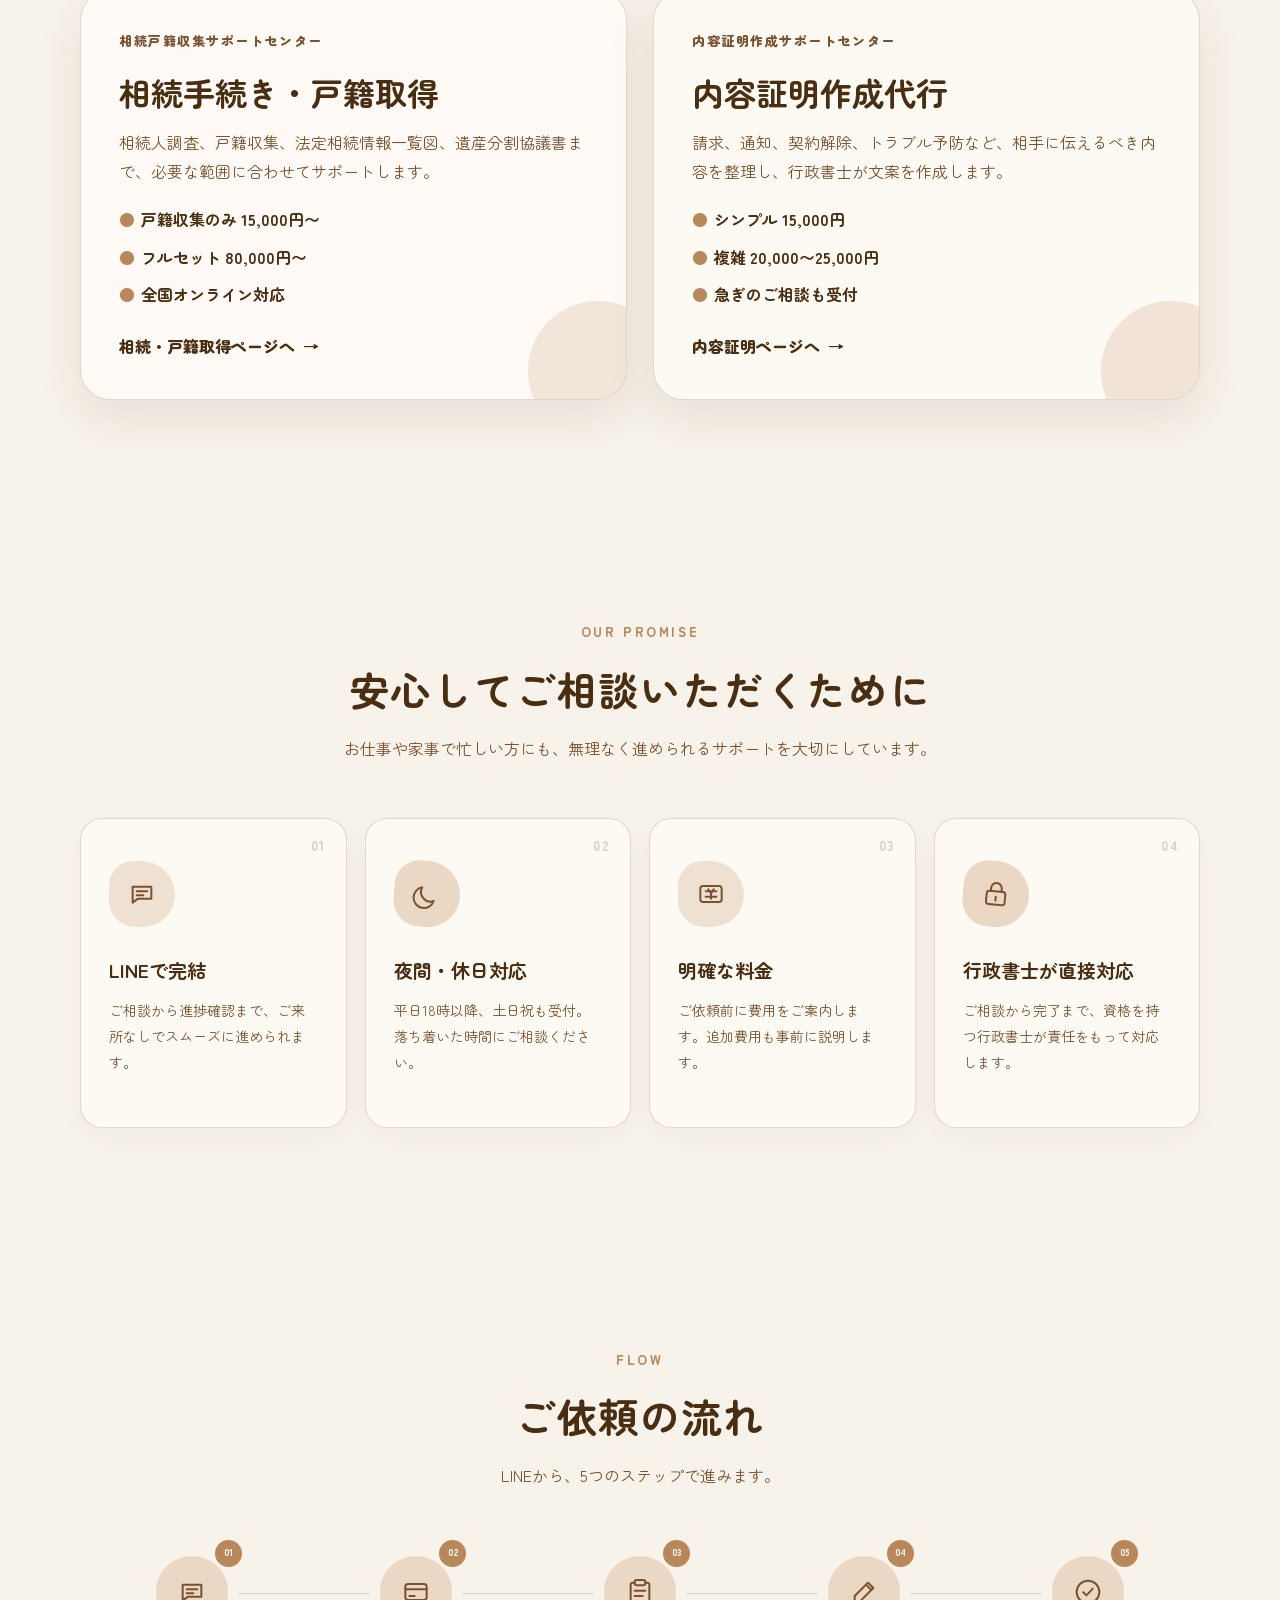
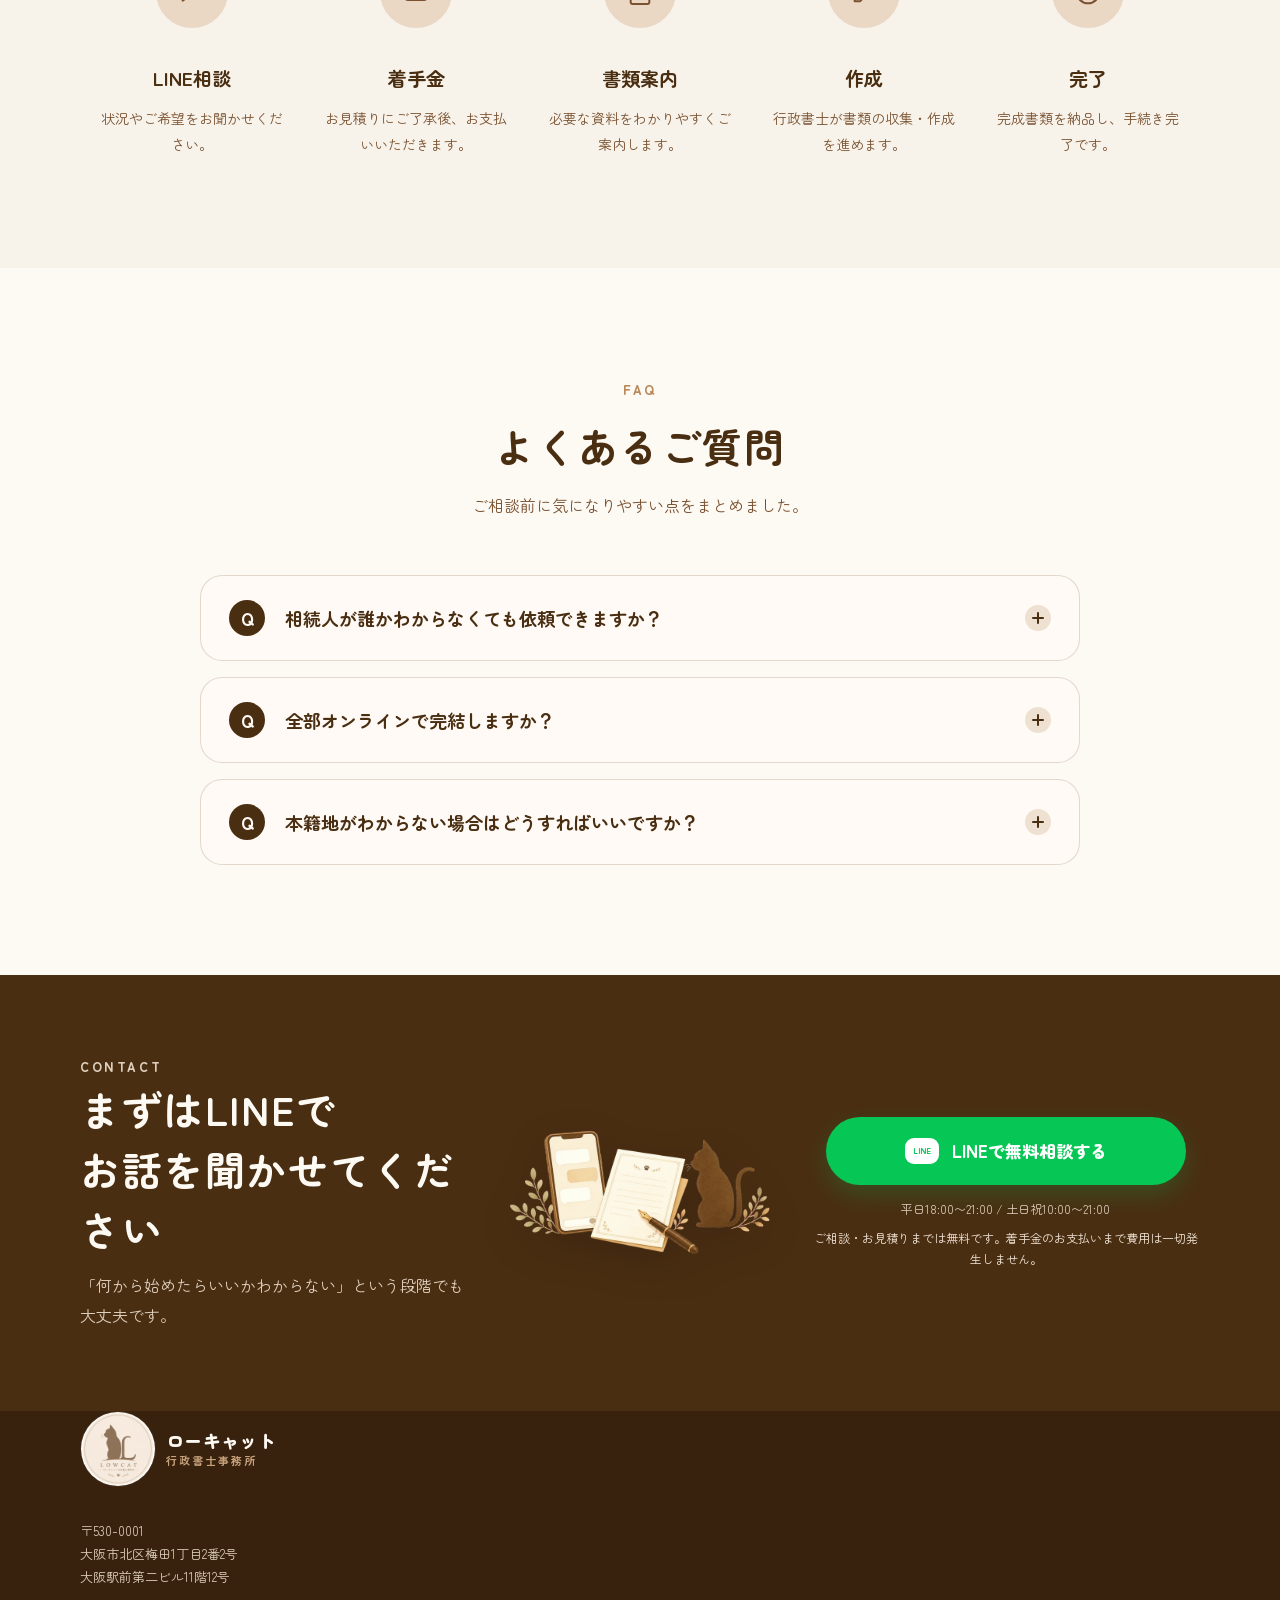
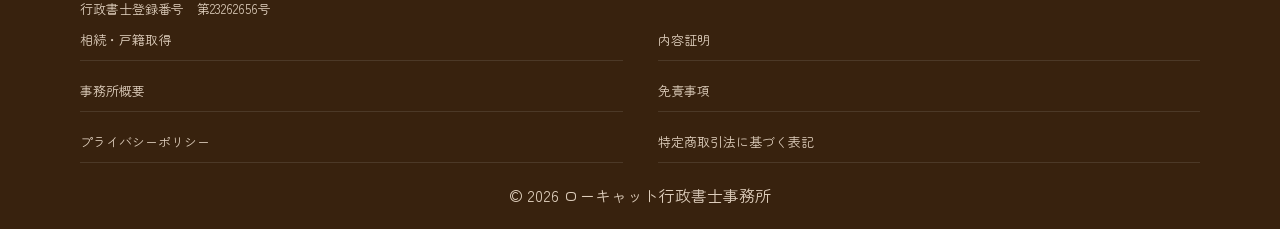
==== commit 76eb904f: "Add legal notice SEO and SVG icons" ====
--- a/index.html
+++ b/index.html
@@ -73,10 +73,10 @@
         <div class="container">
           <div class="section-heading"><p class="section-label">OUR PROMISE</p><h2>安心してご相談いただくために</h2><p>お仕事や家事で忙しい方にも、無理なく進められるサポートを大切にしています。</p></div>
           <div class="feature-grid">
-            <article class="feature-card"><span class="feature-number">01</span><div class="feature-icon" aria-hidden="true">💬</div><h3>LINEで完結</h3><p>ご相談から進捗確認まで、ご来所なしでスムーズに進められます。</p></article>
-            <article class="feature-card"><span class="feature-number">02</span><div class="feature-icon" aria-hidden="true">🌙</div><h3>夜間・休日対応</h3><p>平日18時以降、土日祝も受付。落ち着いた時間にご相談ください。</p></article>
-            <article class="feature-card"><span class="feature-number">03</span><div class="feature-icon" aria-hidden="true">💴</div><h3>明確な料金</h3><p>ご依頼前に費用をご案内します。追加費用も事前に説明します。</p></article>
-            <article class="feature-card"><span class="feature-number">04</span><div class="feature-icon" aria-hidden="true">🔒</div><h3>行政書士が直接対応</h3><p>ご相談から完了まで、資格を持つ行政書士が責任をもって対応します。</p></article>
+            <article class="feature-card"><span class="feature-number">01</span><div class="feature-icon" aria-hidden="true"><svg class="line-svg" viewBox="0 0 24 24" aria-hidden="true"><path d="M5 6.5h14v9H9l-4 3v-12Z"/><path d="M8 10h8M8 13h5"/></svg></div><h3>LINEで完結</h3><p>ご相談から進捗確認まで、ご来所なしでスムーズに進められます。</p></article>
+            <article class="feature-card"><span class="feature-number">02</span><div class="feature-icon" aria-hidden="true"><svg class="line-svg" viewBox="0 0 24 24" aria-hidden="true"><path d="M17.5 16.8A7.2 7.2 0 0 1 8 7.3a7.8 7.8 0 1 0 9.5 9.5Z"/></svg></div><h3>夜間・休日対応</h3><p>平日18時以降、土日祝も受付。落ち着いた時間にご相談ください。</p></article>
+            <article class="feature-card"><span class="feature-number">03</span><div class="feature-icon" aria-hidden="true"><svg class="line-svg" viewBox="0 0 24 24" aria-hidden="true"><rect x="4" y="6" width="16" height="12" rx="2"/><path d="M8 10h8M8 14h8M10 8.5l2 3 2-3M12 11.5v4"/></svg></div><h3>明確な料金</h3><p>ご依頼前に費用をご案内します。追加費用も事前に説明します。</p></article>
+            <article class="feature-card"><span class="feature-number">04</span><div class="feature-icon" aria-hidden="true"><svg class="line-svg" viewBox="0 0 24 24" aria-hidden="true"><rect x="5" y="10" width="14" height="10" rx="2"/><path d="M8 10V7.8a4 4 0 0 1 8 0V10M12 14v3"/></svg></div><h3>行政書士が直接対応</h3><p>ご相談から完了まで、資格を持つ行政書士が責任をもって対応します。</p></article>
           </div>
         </div>
       </section>
@@ -85,11 +85,11 @@
         <div class="container">
           <div class="section-heading"><p class="section-label">FLOW</p><h2>ご依頼の流れ</h2><p>LINEから、5つのステップで進みます。</p></div>
           <ol class="flow-list">
-            <li><span class="flow-number">01</span><div class="flow-icon" aria-hidden="true">💬</div><h3>LINE相談</h3><p>状況やご希望をお聞かせください。</p></li>
-            <li><span class="flow-number">02</span><div class="flow-icon" aria-hidden="true">💳</div><h3>着手金</h3><p>お見積りにご了承後、お支払いいただきます。</p></li>
-            <li><span class="flow-number">03</span><div class="flow-icon" aria-hidden="true">📋</div><h3>書類案内</h3><p>必要な資料をわかりやすくご案内します。</p></li>
-            <li><span class="flow-number">04</span><div class="flow-icon" aria-hidden="true">✏️</div><h3>作成</h3><p>行政書士が書類の収集・作成を進めます。</p></li>
-            <li><span class="flow-number">05</span><div class="flow-icon" aria-hidden="true">✅</div><h3>完了</h3><p>完成書類を納品し、手続き完了です。</p></li>
+            <li><span class="flow-number">01</span><div class="flow-icon" aria-hidden="true"><svg class="line-svg" viewBox="0 0 24 24" aria-hidden="true"><path d="M5 6.5h14v9H9l-4 3v-12Z"/><path d="M8 10h8M8 13h5"/></svg></div><h3>LINE相談</h3><p>状況やご希望をお聞かせください。</p></li>
+            <li><span class="flow-number">02</span><div class="flow-icon" aria-hidden="true"><svg class="line-svg" viewBox="0 0 24 24" aria-hidden="true"><rect x="4" y="6" width="16" height="12" rx="2"/><path d="M4 10h16M7 15h4"/></svg></div><h3>着手金</h3><p>お見積りにご了承後、お支払いいただきます。</p></li>
+            <li><span class="flow-number">03</span><div class="flow-icon" aria-hidden="true"><svg class="line-svg" viewBox="0 0 24 24" aria-hidden="true"><path d="M8 5H6.5A1.5 1.5 0 0 0 5 6.5v13A1.5 1.5 0 0 0 6.5 21h11a1.5 1.5 0 0 0 1.5-1.5v-13A1.5 1.5 0 0 0 17.5 5H16"/><rect x="8" y="3" width="8" height="4" rx="1.5"/><path d="M8 11h8M8 15h6"/></svg></div><h3>書類案内</h3><p>必要な資料をわかりやすくご案内します。</p></li>
+            <li><span class="flow-number">04</span><div class="flow-icon" aria-hidden="true"><svg class="line-svg" viewBox="0 0 24 24" aria-hidden="true"><path d="M5 19h4l10-10-4-4L5 15v4Z"/><path d="M13.5 6.5l4 4"/></svg></div><h3>作成</h3><p>行政書士が書類の収集・作成を進めます。</p></li>
+            <li><span class="flow-number">05</span><div class="flow-icon" aria-hidden="true"><svg class="line-svg" viewBox="0 0 24 24" aria-hidden="true"><circle cx="12" cy="12" r="8.5"/><path d="m8.5 12.2 2.3 2.3 4.8-5"/></svg></div><h3>完了</h3><p>完成書類を納品し、手続き完了です。</p></li>
           </ol>
         </div>
       </section>
@@ -109,11 +109,11 @@
         <div class="container contact-inner">
           <div><p class="section-label">CONTACT</p><h2>まずはLINEで<br />お話を聞かせてください</h2><p>「何から始めたらいいかわからない」という段階でも大丈夫です。</p></div>
           <img class="contact-illustration" src="assets/line-consult.webp" alt="" width="720" height="480" loading="lazy" />
-          <div class="contact-action"><a class="button button-line button-large" href="https://lin.ee/Oa2LDhM" target="_blank" rel="noopener noreferrer"><span class="line-icon" aria-hidden="true">LINE</span>LINEで無料相談する</a><p>平日18:00〜21:00 / 土日祝10:00〜21:00</p></div>
+          <div class="contact-action"><a class="button button-line button-large" href="https://lin.ee/Oa2LDhM" target="_blank" rel="noopener noreferrer"><span class="line-icon" aria-hidden="true">LINE</span>LINEで無料相談する</a><p>平日18:00〜21:00 / 土日祝10:00〜21:00</p><p class="free-note">ご相談・お見積りまでは無料です。着手金のお支払いまで費用は一切発生しません。</p></div>
         </div>
       </section>
     </main>
 
-    <footer class="site-footer"><div class="container footer-inner"><div class="footer-office"><a class="logo logo-footer" href="index.html"><img class="logo-image footer-logo-image" src="assets/logo.webp" alt="" width="76" height="76" loading="lazy" /><span class="logo-text">ローキャット<span>行政書士事務所</span></span></a><p>〒530-0001<br />大阪市北区梅田1丁目2番2号<br />大阪駅前第二ビル11階12号</p><p>行政書士登録番号　第23262656号</p></div><nav class="footer-nav" aria-label="フッターナビ"><a href="inheritance/">相続・戸籍取得</a><a href="certificate/">内容証明</a><a href="about.html">事務所概要</a><a href="disclaimer.html">免責事項</a><a href="privacy.html">プライバシーポリシー</a></nav></div><p class="copyright">© 2026 ローキャット行政書士事務所</p></footer>
+    <footer class="site-footer"><div class="container footer-inner"><div class="footer-office"><a class="logo logo-footer" href="index.html"><img class="logo-image footer-logo-image" src="assets/logo.webp" alt="" width="76" height="76" loading="lazy" /><span class="logo-text">ローキャット<span>行政書士事務所</span></span></a><p>〒530-0001<br />大阪市北区梅田1丁目2番2号<br />大阪駅前第二ビル11階12号</p><p>行政書士登録番号　第23262656号</p></div><nav class="footer-nav" aria-label="フッターナビ"><a href="inheritance/">相続・戸籍取得</a><a href="certificate/">内容証明</a><a href="about.html">事務所概要</a><a href="disclaimer.html">免責事項</a><a href="privacy.html">プライバシーポリシー</a><a href="/tokushoho">特定商取引法に基づく表記</a></nav></div><p class="copyright">© 2026 ローキャット行政書士事務所</p></footer>
   </body>
 </html>
--- a/styles.css
+++ b/styles.css
@@ -3,6 +3,7 @@
   --cream: #fdf9f3;
   --brown-dark: #4a2e12;
   --brown: #7a5230;
+  --brown-md: #7A5230;
   --brown-light: #b8885a;
   --line-green: #06c755;
   --white: #fff;
@@ -203,8 +204,8 @@
 }
 
 .hero-copy-card {
-  width: min(650px, calc(100% - 40px));
-  margin-left: 34px;
+  width: min(760px, calc(100% - 40px));
+  margin-inline: auto;
   padding: 38px 44px 34px;
   border: 1px solid rgba(122, 82, 48, 0.18);
   border-radius: 24px;
@@ -837,8 +838,8 @@
   }
 
   .hero-copy-card {
-    width: min(620px, calc(100% - 24px));
-    margin-left: 12px;
+    width: min(720px, calc(100% - 24px));
+    margin-inline: auto;
   }
 
   .feature-grid {
@@ -1432,4 +1433,192 @@
     gap: 6px;
     padding: 16px 20px;
   }
-}+}
+.copyright {
+  margin: 0;
+  padding: 18px 24px;
+  text-align: center;
+}
+/* Limitation and middle CTA */
+.inner {
+  width: min(900px, calc(100% - 48px));
+  margin-inline: auto;
+}
+
+.section-title {
+  margin: 0 0 28px;
+  font-size: clamp(26px, 4vw, 38px);
+  line-height: 1.35;
+  letter-spacing: 0.03em;
+  text-align: center;
+}
+
+#limitation .section-label {
+  text-align: center;
+}
+
+.limitation-list {
+  display: flex;
+  flex-direction: column;
+  gap: 14px;
+}
+
+.limitation-item {
+  display: flex;
+  gap: 14px;
+  align-items: flex-start;
+  padding: 18px 20px;
+  border: 1.5px solid rgba(122, 82, 48, 0.24);
+  border-radius: var(--radius);
+  background: var(--cream);
+  box-shadow: 0 12px 30px rgba(74, 46, 18, 0.06);
+}
+
+.limit-icon {
+  min-width: 28px;
+  margin-top: 2px;
+  font-size: 1.3rem;
+  line-height: 1;
+}
+
+.limitation-item h3 {
+  margin: 0 0 4px;
+  color: var(--brown-dark);
+  font-size: 0.98rem;
+  font-weight: 900;
+}
+
+.limitation-item p {
+  margin: 0;
+  color: var(--brown);
+  font-size: 0.88rem;
+  line-height: 1.8;
+}
+
+.mid-cta {
+  padding: 44px 24px;
+  background: var(--brown-dark);
+}
+
+.mid-cta p:first-child {
+  color: var(--cream) !important;
+}
+
+.btn-line {
+  display: inline-flex;
+  align-items: center;
+  justify-content: center;
+  min-height: 52px;
+  padding: 13px 26px;
+  border-radius: 999px;
+  color: var(--white);
+  background: var(--line-green);
+  font-weight: 900;
+  box-shadow: 0 10px 24px rgba(6, 199, 85, 0.22);
+}
+
+@media (max-width: 640px) {
+  .inner {
+    width: min(100% - 32px, 1120px);
+  }
+
+  .limitation-item {
+    padding: 16px;
+  }
+}
+/* Final hero layout refinement */
+.hero-copy-wrap{margin-top:32px;}
+.hero-copy-card{width:min(1040px,100%);padding:42px 56px 38px;text-align:center;}
+.hero h1{font-size:clamp(38px,4.5vw,56px);line-height:1.35;}
+.hero-lead{max-width:780px;margin-inline:auto;}
+.hero-actions{justify-content:center;}
+.hero-copy-card .button-note{margin-left:0;text-align:center;}
+@media (max-width:950px){.hero-copy-wrap{margin-top:24px;}.hero-copy-card{width:min(760px,100%);padding:36px 32px 32px;}}
+@media (max-width:640px){.hero-copy-wrap{width:calc(100% - 32px);margin-top:18px;}.hero-copy-card{width:100%;padding:30px 23px 27px;text-align:left;}.hero h1{font-size:clamp(27px,8.4vw,38px);}.hero-actions{justify-content:stretch;}}
+
+
+/* LP target and detail flow sections */
+.section-illustration{width:100%;max-width:560px;display:block;margin:0 auto 32px;border-radius:24px;box-shadow:0 16px 36px rgba(74,46,18,.08)}
+.target-grid{display:grid;grid-template-columns:repeat(auto-fit,minmax(200px,1fr));gap:12px}.target-item{padding:14px 16px;border:1.5px solid rgba(122,82,48,.22);border-radius:var(--radius);color:var(--brown-dark);background:var(--cream);font-size:.92rem;font-weight:700}.lp-detail-flow .flow-list{display:flex;flex-direction:column;gap:20px;max-width:900px;margin-inline:auto}.lp-detail-flow .flow-list::before{display:none}.lp-detail-flow .flow-item{display:flex;gap:16px;align-items:flex-start;padding:20px 22px;border-radius:var(--radius);background:var(--cream);box-shadow:0 12px 30px rgba(74,46,18,.06)}.lp-detail-flow .flow-num{min-width:42px;color:var(--brown-light);font-size:1.5rem;font-weight:900;line-height:1}.lp-detail-flow .flow-item h3{margin:0 0 4px;color:var(--brown-dark);font-size:.98rem;font-weight:900}.lp-detail-flow .flow-item p{margin:0;color:var(--brown);font-size:.88rem;line-height:1.8}.mid-cta{padding:40px 24px;background:var(--brown-dark)}.btn-line{display:inline-flex;align-items:center;justify-content:center;min-height:52px;padding:13px 26px;border-radius:999px;color:var(--white);background:var(--line-green);font-weight:900;box-shadow:0 10px 24px rgba(6,199,85,.22)}@media (max-width:640px){.lp-detail-flow .flow-item{padding:18px}}
+
+
+/* Line SVG icon refinement */
+.line-svg {
+  width: 1.75em;
+  height: 1.75em;
+  stroke: var(--brown-md);
+  stroke-width: 1.5;
+  fill: none;
+  stroke-linecap: round;
+  stroke-linejoin: round;
+  display: inline-block;
+  vertical-align: middle;
+}
+.feature-icon .line-svg,
+.flow-icon .line-svg,
+.icon .line-svg {
+  width: 2rem;
+  height: 2rem;
+}
+.line-icon .line-svg {
+  width: 1.2rem;
+  height: 1.2rem;
+  stroke: currentColor;
+}
+.target-item .line-svg {
+  margin-right: 8px;
+}
+.free-note {
+  margin-top: 8px !important;
+  color: #f1e4d6 !important;
+  font-size: 12px !important;
+  line-height: 1.7;
+}
+.legal-table {
+  width: 100%;
+  border-collapse: collapse;
+  overflow: hidden;
+  border: 1px solid var(--border);
+  border-radius: var(--radius);
+  background: var(--cream);
+  box-shadow: var(--shadow);
+}
+.legal-table th,
+.legal-table td {
+  padding: 18px 20px;
+  border-bottom: 1px solid var(--border);
+  text-align: left;
+  vertical-align: top;
+}
+.legal-table th {
+  width: 220px;
+  color: var(--brown-dark);
+  background: rgba(184, 136, 90, 0.12);
+  font-weight: 900;
+}
+.legal-table tr:last-child th,
+.legal-table tr:last-child td {
+  border-bottom: 0;
+}
+.legal-table a {
+  color: var(--brown-dark);
+  font-weight: 900;
+  text-decoration: underline;
+  text-underline-offset: 4px;
+}
+@media (max-width: 640px) {
+  .legal-table,
+  .legal-table tbody,
+  .legal-table tr,
+  .legal-table th,
+  .legal-table td {
+    display: block;
+    width: 100%;
+  }
+  .legal-table th {
+    padding-bottom: 6px;
+  }
+  .legal-table td {
+    padding-top: 6px;
+  }
+}
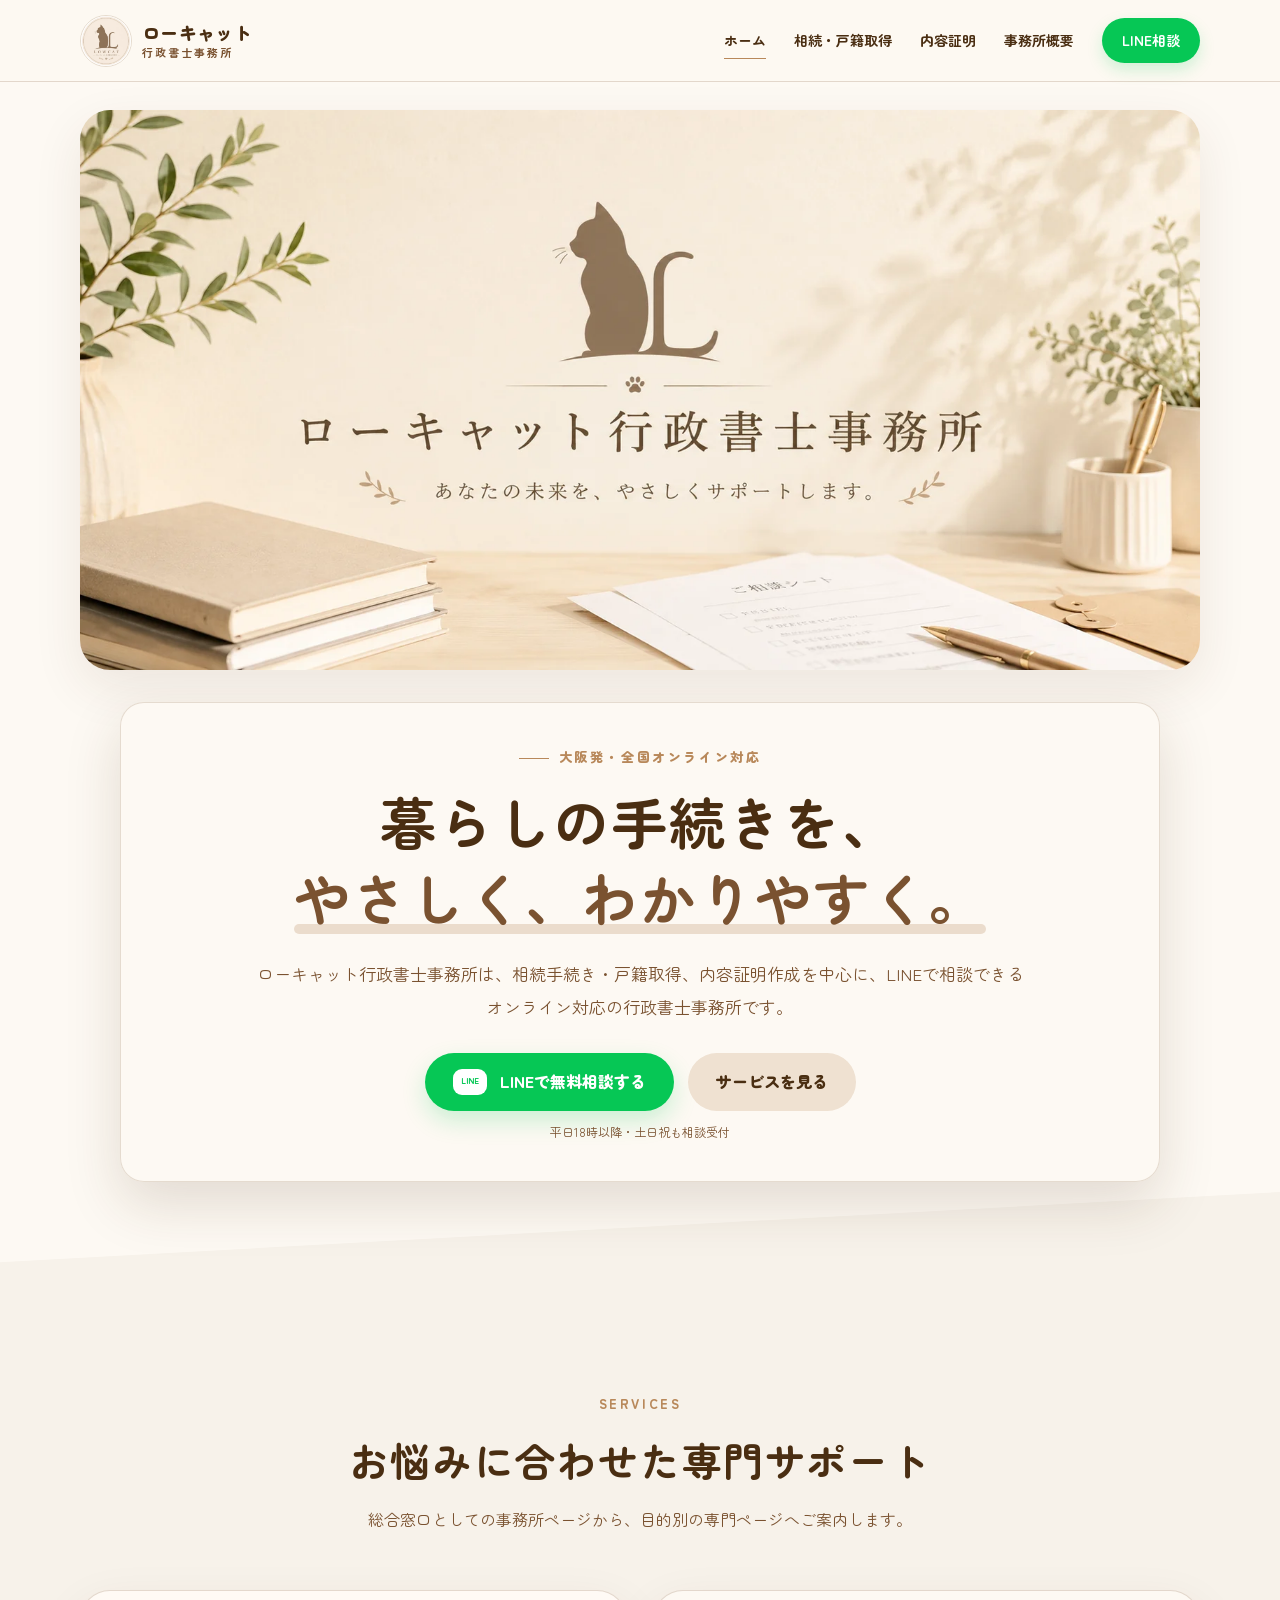
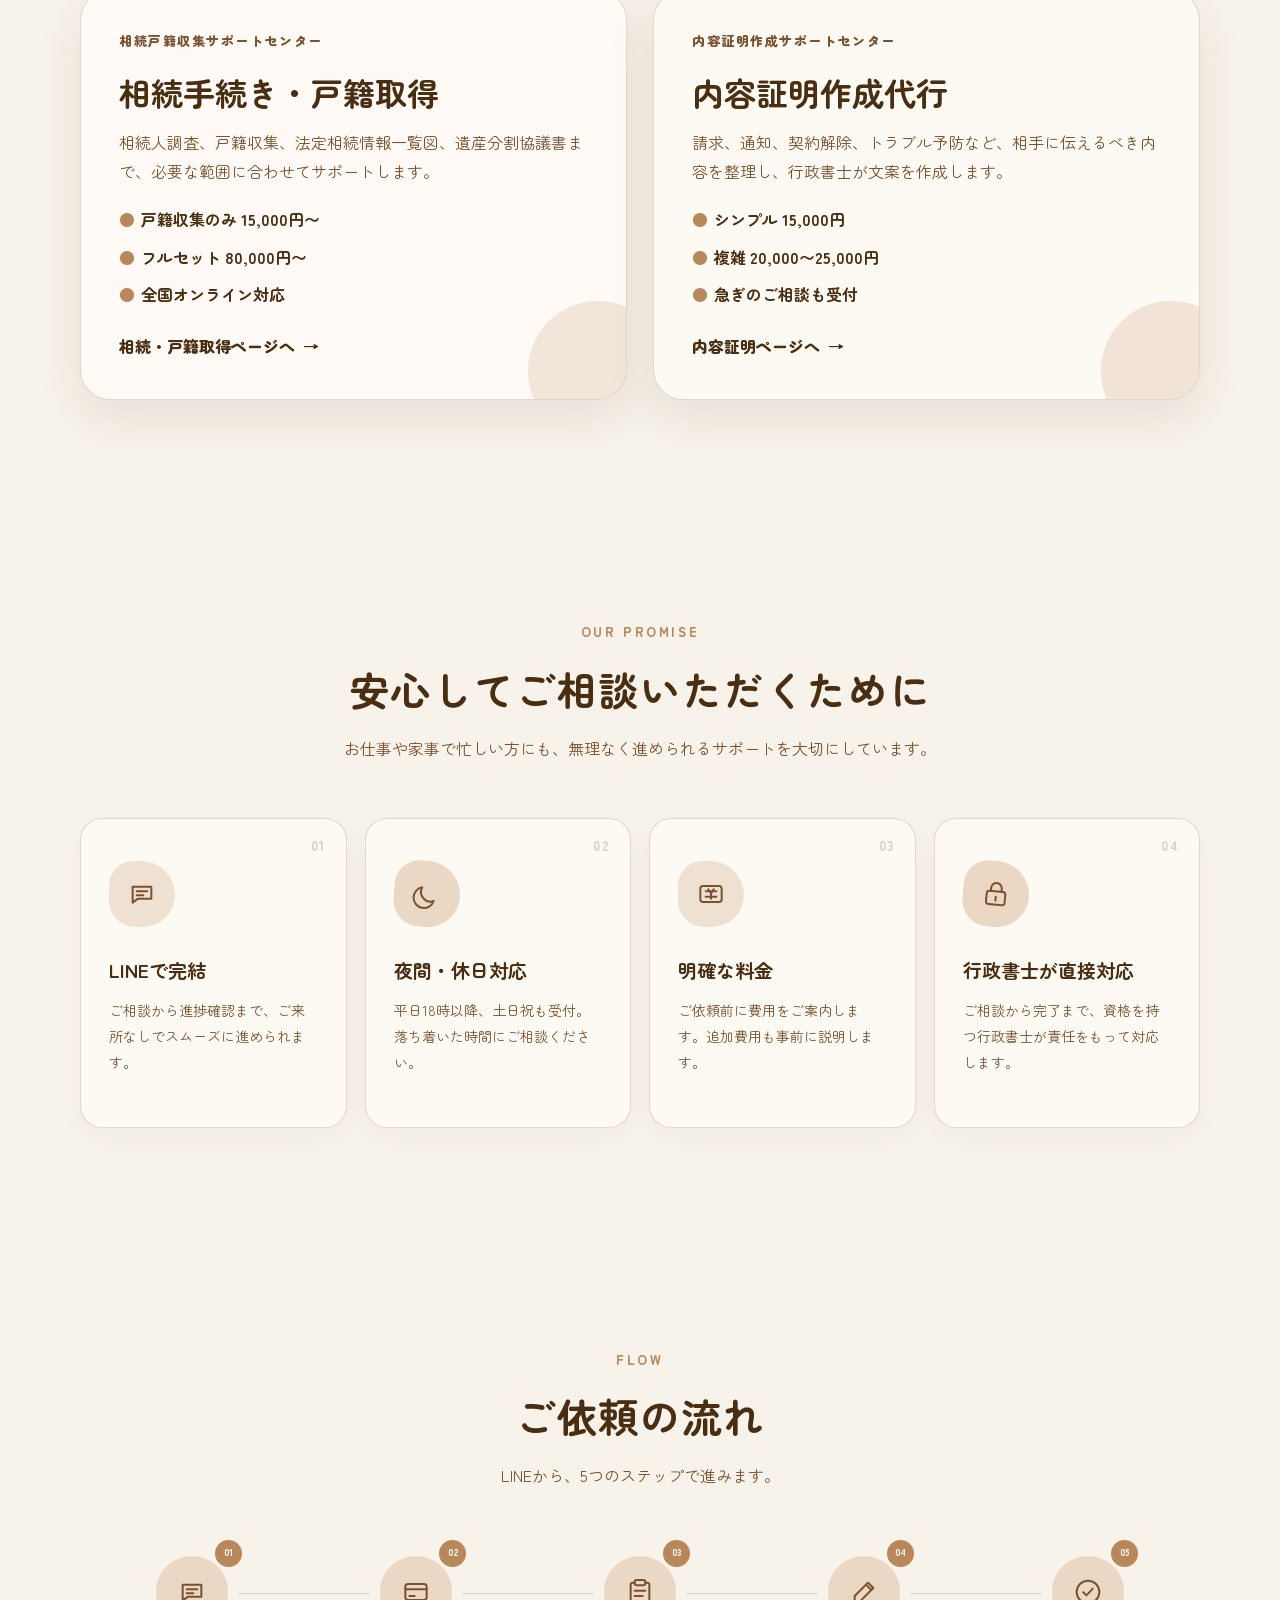
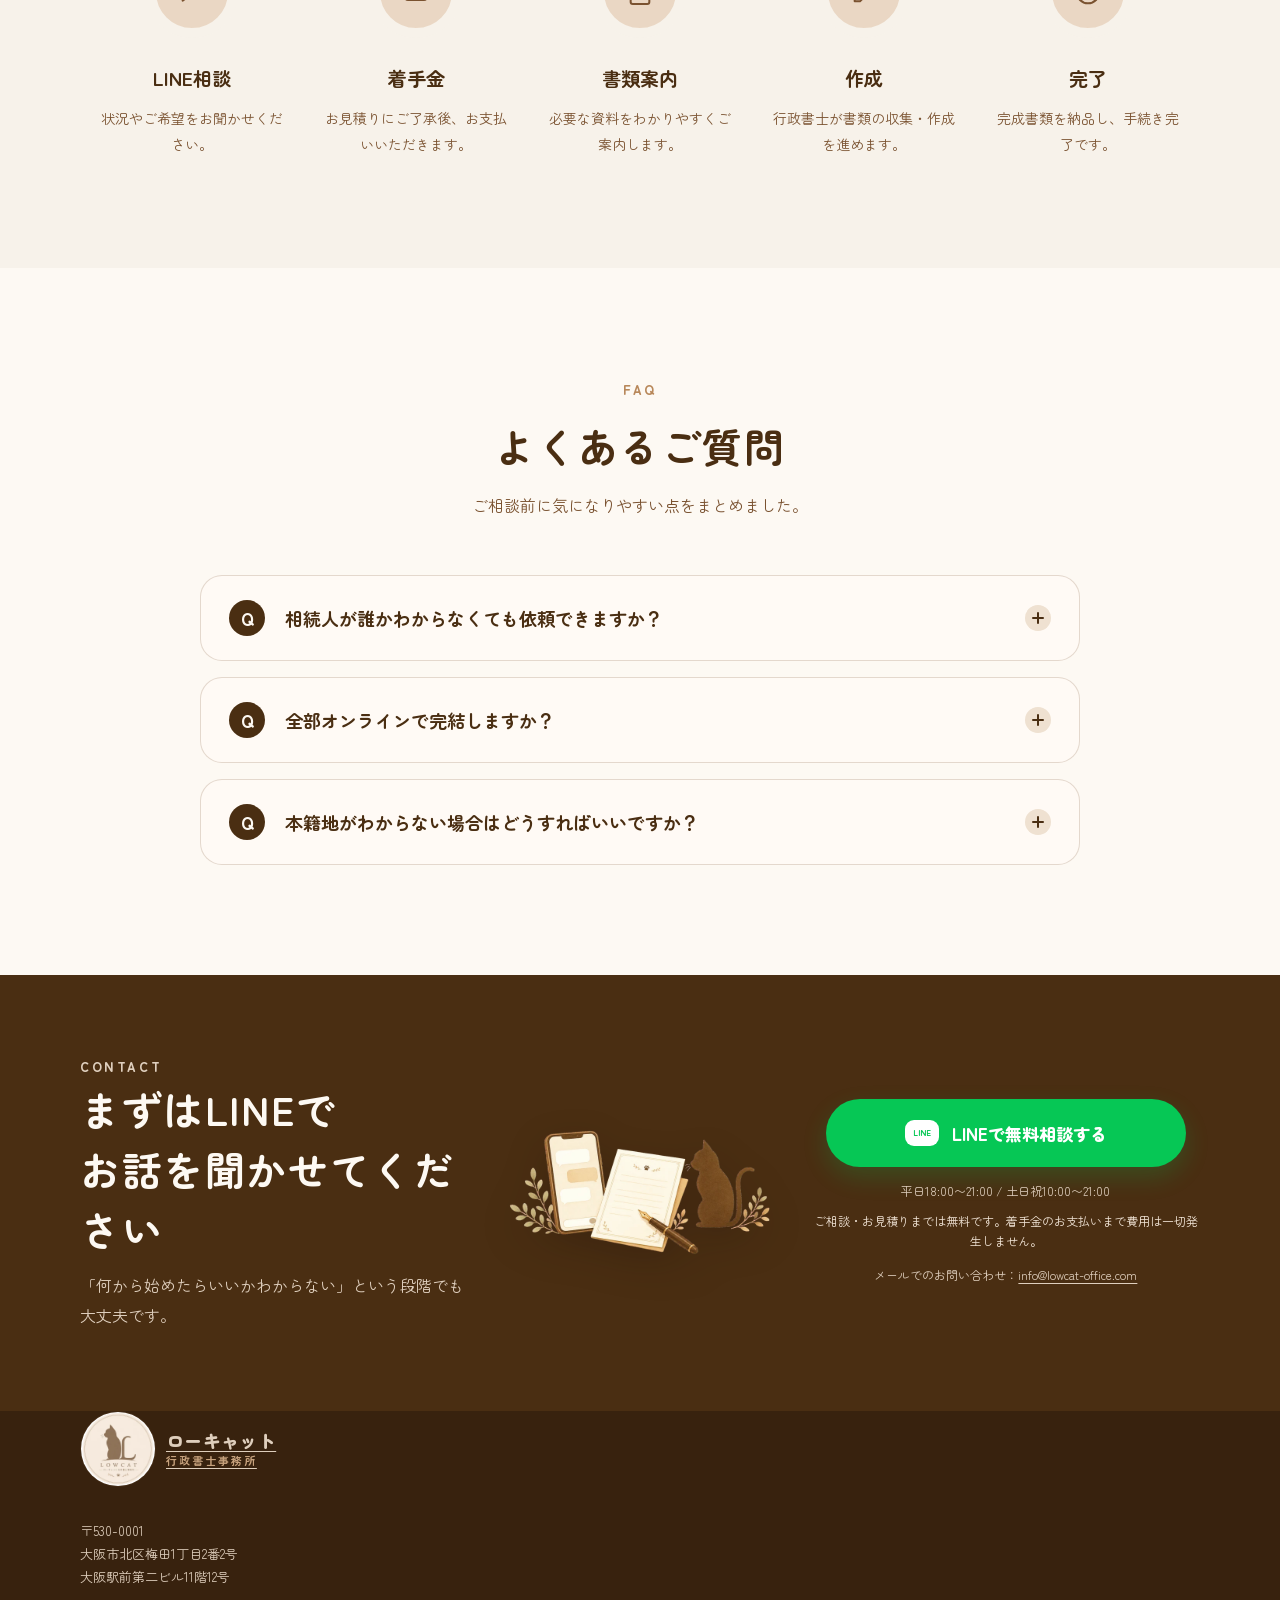
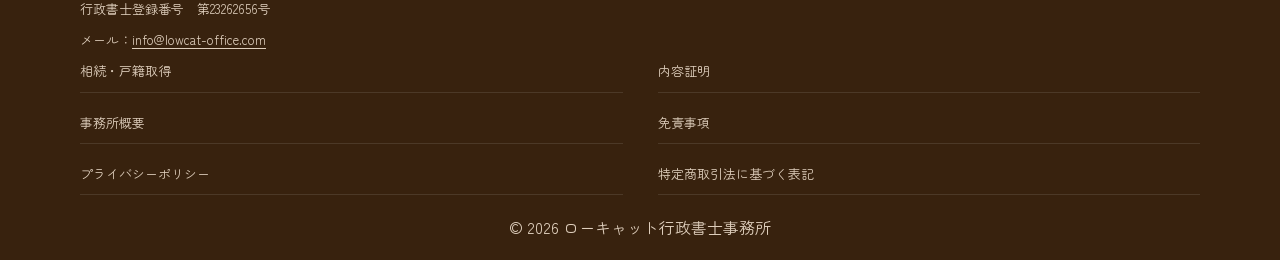
==== commit 1c23da5c: "Add structured data and contact email" ====
--- a/index.html
+++ b/index.html
@@ -8,8 +8,8 @@
     <link rel="icon" href="assets/favicon.ico">
     <meta property="og:title" content="ローキャット行政書士事務所｜大阪・全国オンライン対応">
     <meta property="og:description" content="相続手続き・戸籍取得、内容証明作成をオンラインでサポート。平日夜間・土日祝もLINEで相談受付。">
-    <meta property="og:image" content="https://lowcat-office.netlify.app/assets/ogp.png">
-    <meta property="og:url" content="https://lowcat-office.netlify.app/">
+    <meta property="og:image" content="https://lowcat-office.com/assets/ogp.png">
+    <meta property="og:url" content="https://lowcat-office.com/">
     <meta property="og:type" content="website">
     <meta name="twitter:card" content="summary_large_image">
     <link rel="preconnect" href="https://fonts.googleapis.com" />
@@ -17,7 +17,78 @@
     <link href="https://fonts.googleapis.com/css2?family=Zen+Maru+Gothic:wght@400;500;700;900&display=swap" rel="stylesheet" />
     <link rel="stylesheet" href="styles.css" />
     <script src="script.js" defer></script>
-  </head>
+    <meta name="google-site-verification" content="0r41pT320zyH4qBuLXM4N1_ee6AQ7gvqH54sz5e8NYk" />
+  <link rel="canonical" href="https://lowcat-office.com/" />
+  <script type="application/ld+json">
+{
+  "@context": "https://schema.org",
+  "@type": "LegalService",
+  "@id": "https://lowcat-office.com/#legalservice",
+  "name": "ローキャット行政書士事務所",
+  "url": "https://lowcat-office.com/",
+  "logo": "https://lowcat-office.com/assets/logo.webp",
+  "image": "https://lowcat-office.com/assets/ogp.png",
+  "email": "info@lowcat-office.com",
+  "address": {
+    "@type": "PostalAddress",
+    "postalCode": "530-0001",
+    "addressRegion": "大阪府",
+    "addressLocality": "大阪市北区",
+    "streetAddress": "梅田1丁目2番2号 大阪駅前第二ビル11階12号",
+    "addressCountry": "JP"
+  },
+  "areaServed": [
+    "全国",
+    "オンライン"
+  ],
+  "serviceType": [
+    "相続手続き",
+    "戸籍取得",
+    "法定相続情報証明",
+    "遺産分割協議書作成",
+    "内容証明作成"
+  ],
+  "knowsAbout": [
+    "相続手続き",
+    "戸籍収集",
+    "内容証明",
+    "行政書士業務"
+  ],
+  "openingHoursSpecification": [
+    {
+      "@type": "OpeningHoursSpecification",
+      "dayOfWeek": [
+        "Monday",
+        "Tuesday",
+        "Wednesday",
+        "Thursday",
+        "Friday"
+      ],
+      "opens": "18:00",
+      "closes": "21:00"
+    },
+    {
+      "@type": "OpeningHoursSpecification",
+      "dayOfWeek": [
+        "Saturday",
+        "Sunday"
+      ],
+      "opens": "10:00",
+      "closes": "21:00"
+    }
+  ],
+  "contactPoint": [
+    {
+      "@type": "ContactPoint",
+      "contactType": "customer support",
+      "email": "info@lowcat-office.com",
+      "url": "https://lin.ee/Oa2LDhM",
+      "availableLanguage": "Japanese"
+    }
+  ]
+}
+</script>
+</head>
   <body>
     <header class="site-header">
       <div class="container header-inner">
@@ -109,11 +180,11 @@
         <div class="container contact-inner">
           <div><p class="section-label">CONTACT</p><h2>まずはLINEで<br />お話を聞かせてください</h2><p>「何から始めたらいいかわからない」という段階でも大丈夫です。</p></div>
           <img class="contact-illustration" src="assets/line-consult.webp" alt="" width="720" height="480" loading="lazy" />
-          <div class="contact-action"><a class="button button-line button-large" href="https://lin.ee/Oa2LDhM" target="_blank" rel="noopener noreferrer"><span class="line-icon" aria-hidden="true">LINE</span>LINEで無料相談する</a><p>平日18:00〜21:00 / 土日祝10:00〜21:00</p><p class="free-note">ご相談・お見積りまでは無料です。着手金のお支払いまで費用は一切発生しません。</p></div>
+          <div class="contact-action"><a class="button button-line button-large" href="https://lin.ee/Oa2LDhM" target="_blank" rel="noopener noreferrer"><span class="line-icon" aria-hidden="true">LINE</span>LINEで無料相談する</a><p>平日18:00〜21:00 / 土日祝10:00〜21:00</p><p class="free-note">ご相談・お見積りまでは無料です。着手金のお支払いまで費用は一切発生しません。</p><p class="email-note">メールでのお問い合わせ：<a href="mailto:info@lowcat-office.com">info@lowcat-office.com</a></p></div>
         </div>
       </section>
     </main>
 
-    <footer class="site-footer"><div class="container footer-inner"><div class="footer-office"><a class="logo logo-footer" href="index.html"><img class="logo-image footer-logo-image" src="assets/logo.webp" alt="" width="76" height="76" loading="lazy" /><span class="logo-text">ローキャット<span>行政書士事務所</span></span></a><p>〒530-0001<br />大阪市北区梅田1丁目2番2号<br />大阪駅前第二ビル11階12号</p><p>行政書士登録番号　第23262656号</p></div><nav class="footer-nav" aria-label="フッターナビ"><a href="inheritance/">相続・戸籍取得</a><a href="certificate/">内容証明</a><a href="about.html">事務所概要</a><a href="disclaimer.html">免責事項</a><a href="privacy.html">プライバシーポリシー</a><a href="/tokushoho">特定商取引法に基づく表記</a></nav></div><p class="copyright">© 2026 ローキャット行政書士事務所</p></footer>
+    <footer class="site-footer"><div class="container footer-inner"><div class="footer-office"><a class="logo logo-footer" href="index.html"><img class="logo-image footer-logo-image" src="assets/logo.webp" alt="" width="76" height="76" loading="lazy" /><span class="logo-text">ローキャット<span>行政書士事務所</span></span></a><p>〒530-0001<br />大阪市北区梅田1丁目2番2号<br />大阪駅前第二ビル11階12号</p><p>行政書士登録番号　第23262656号</p><p>メール：<a href="mailto:info@lowcat-office.com">info@lowcat-office.com</a></p></div><nav class="footer-nav" aria-label="フッターナビ"><a href="inheritance/">相続・戸籍取得</a><a href="certificate/">内容証明</a><a href="about.html">事務所概要</a><a href="disclaimer.html">免責事項</a><a href="privacy.html">プライバシーポリシー</a><a href="/tokushoho">特定商取引法に基づく表記</a></nav></div><p class="copyright">© 2026 ローキャット行政書士事務所</p></footer>
   </body>
 </html>
--- a/styles.css
+++ b/styles.css
@@ -1622,3 +1622,6 @@
     padding-top: 6px;
   }
 }
+
+.email-note { font-size: 0.86rem; color: var(--text-sub); margin-top: 8px; }
+.email-note a, .footer-office a { color: inherit; text-decoration: underline; text-underline-offset: 3px; }
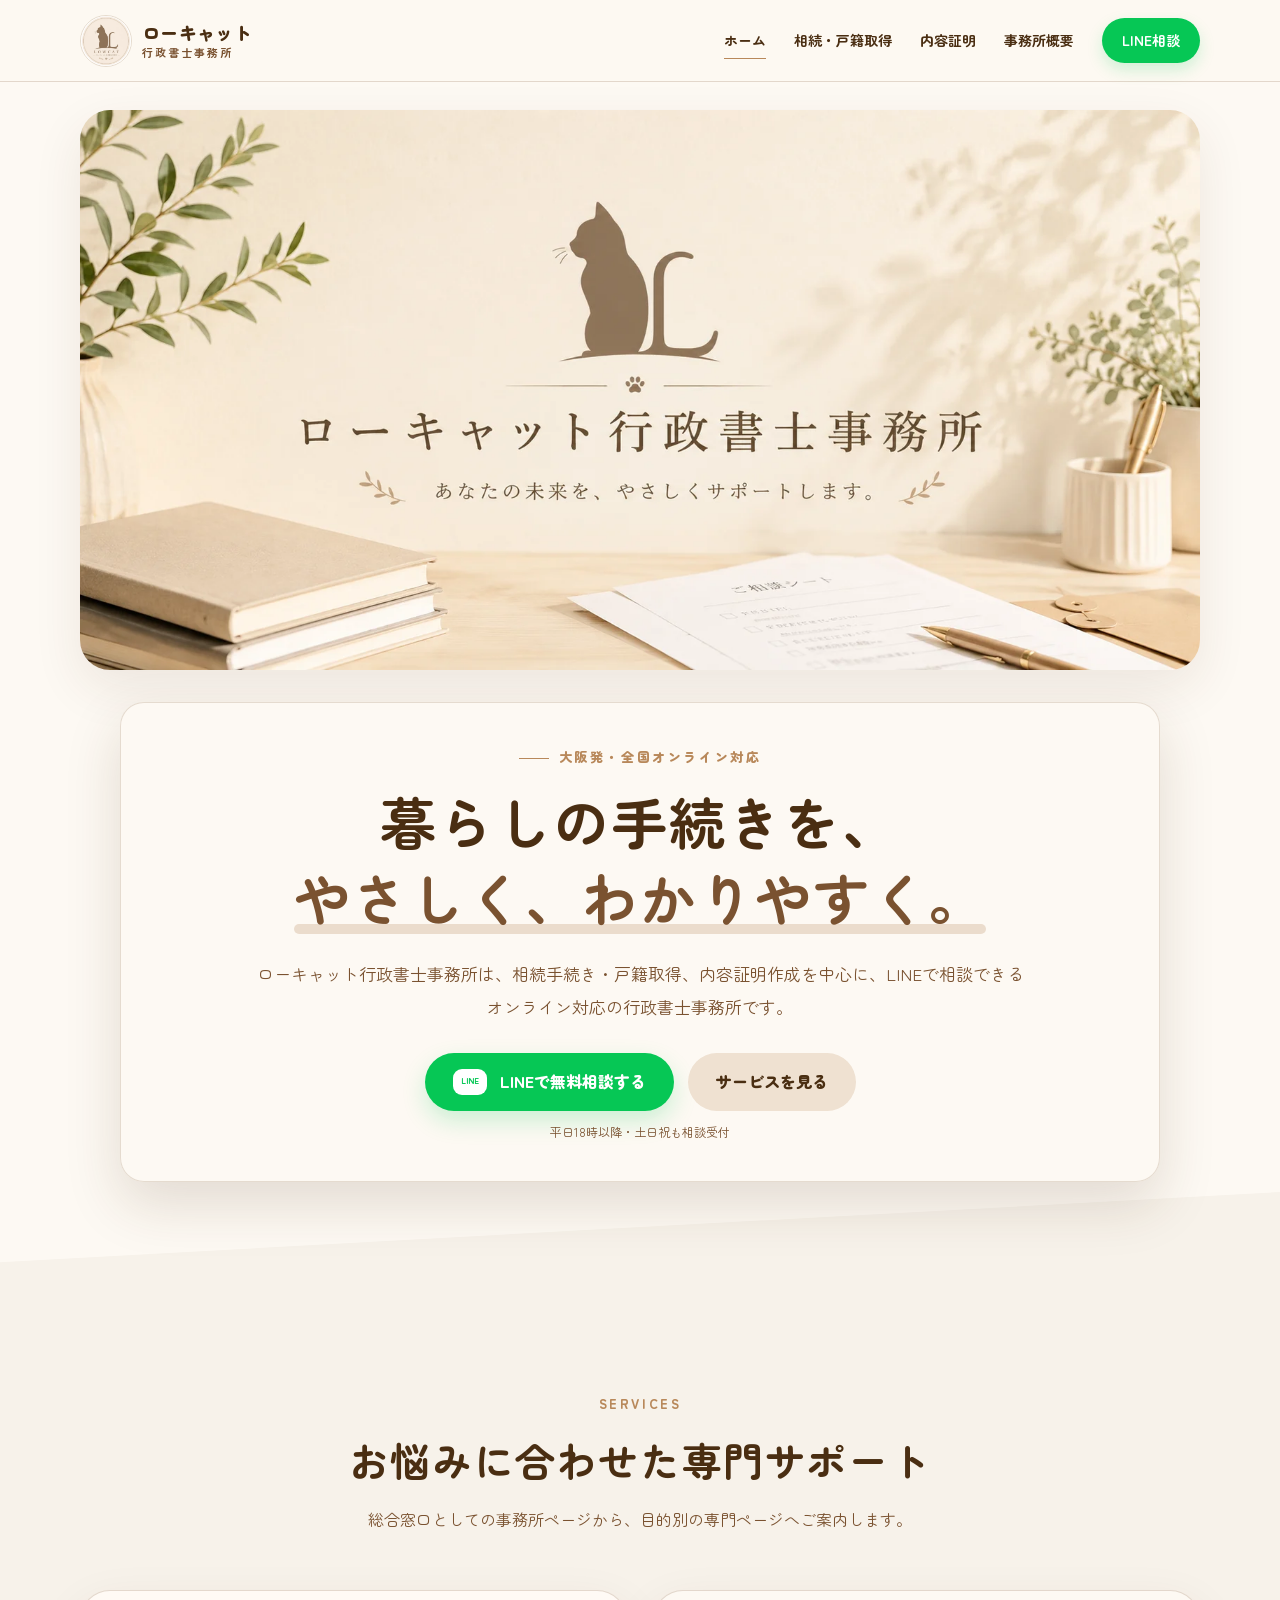
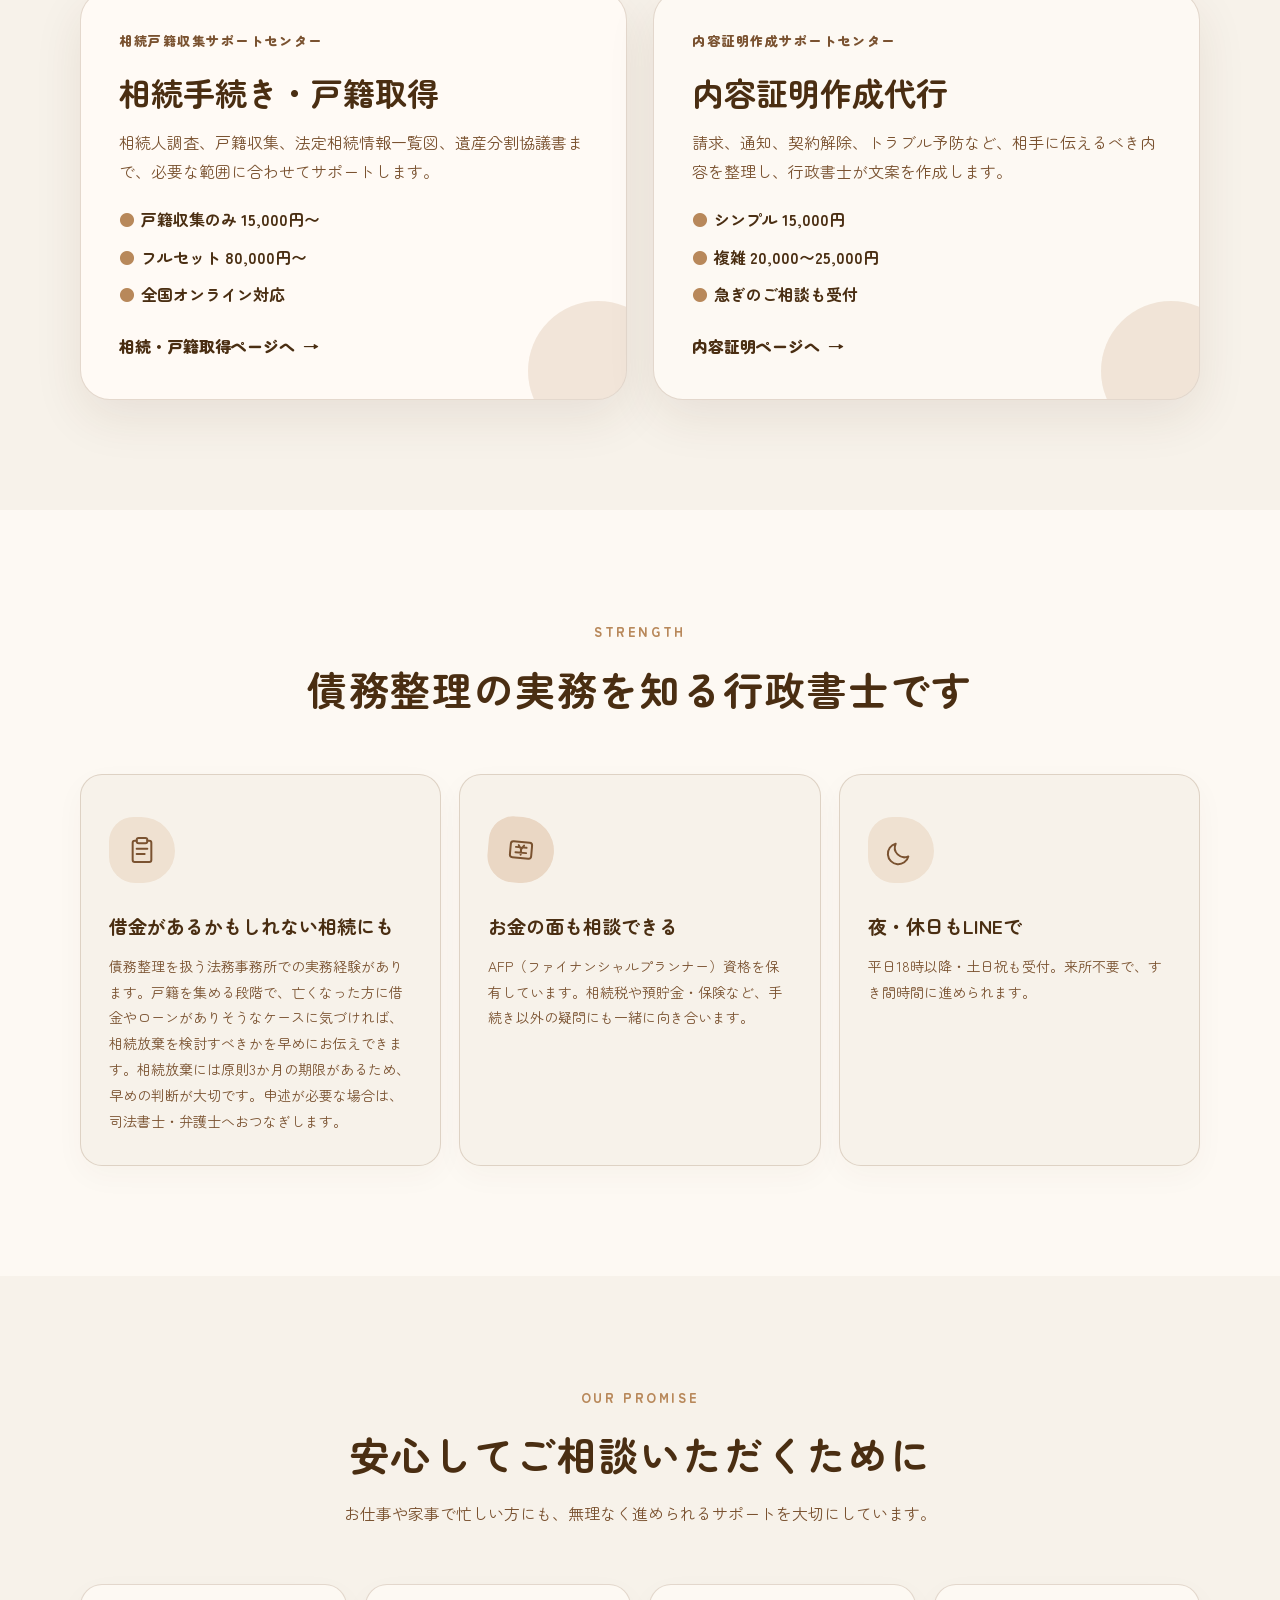
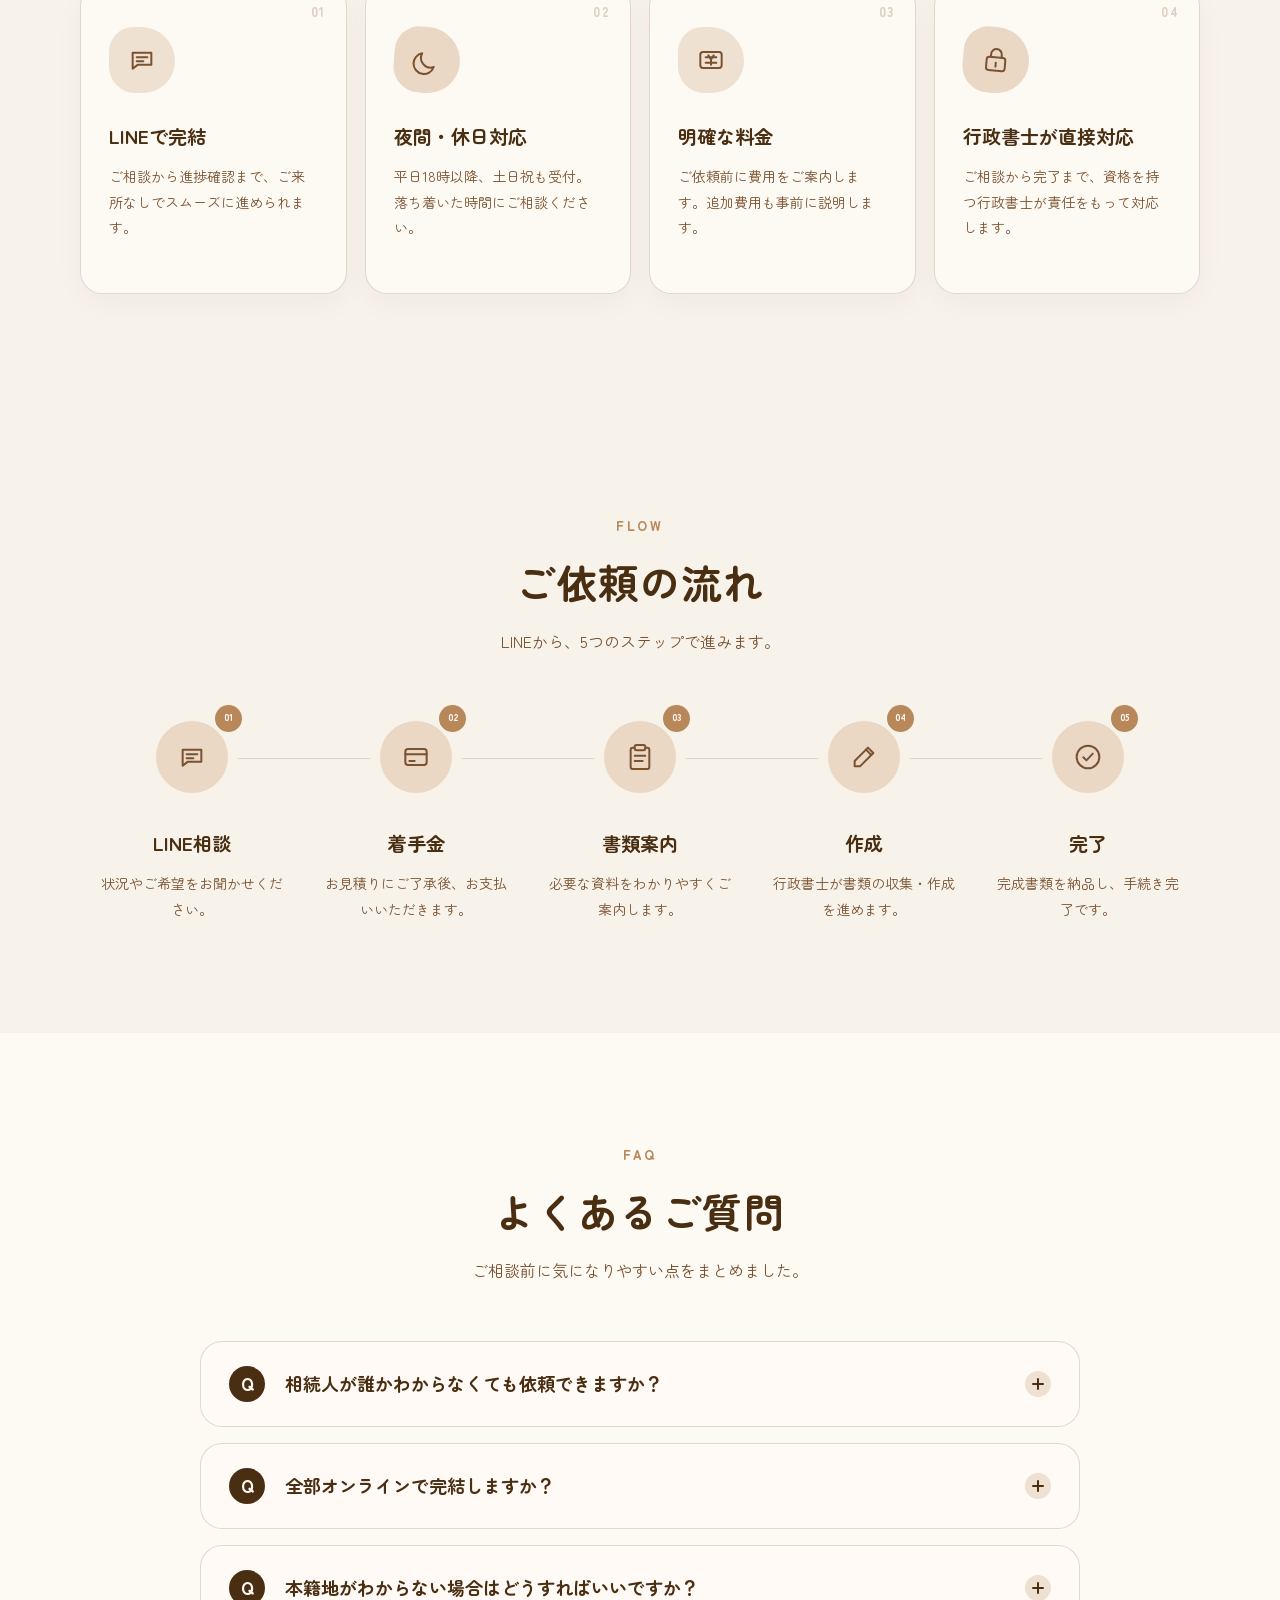
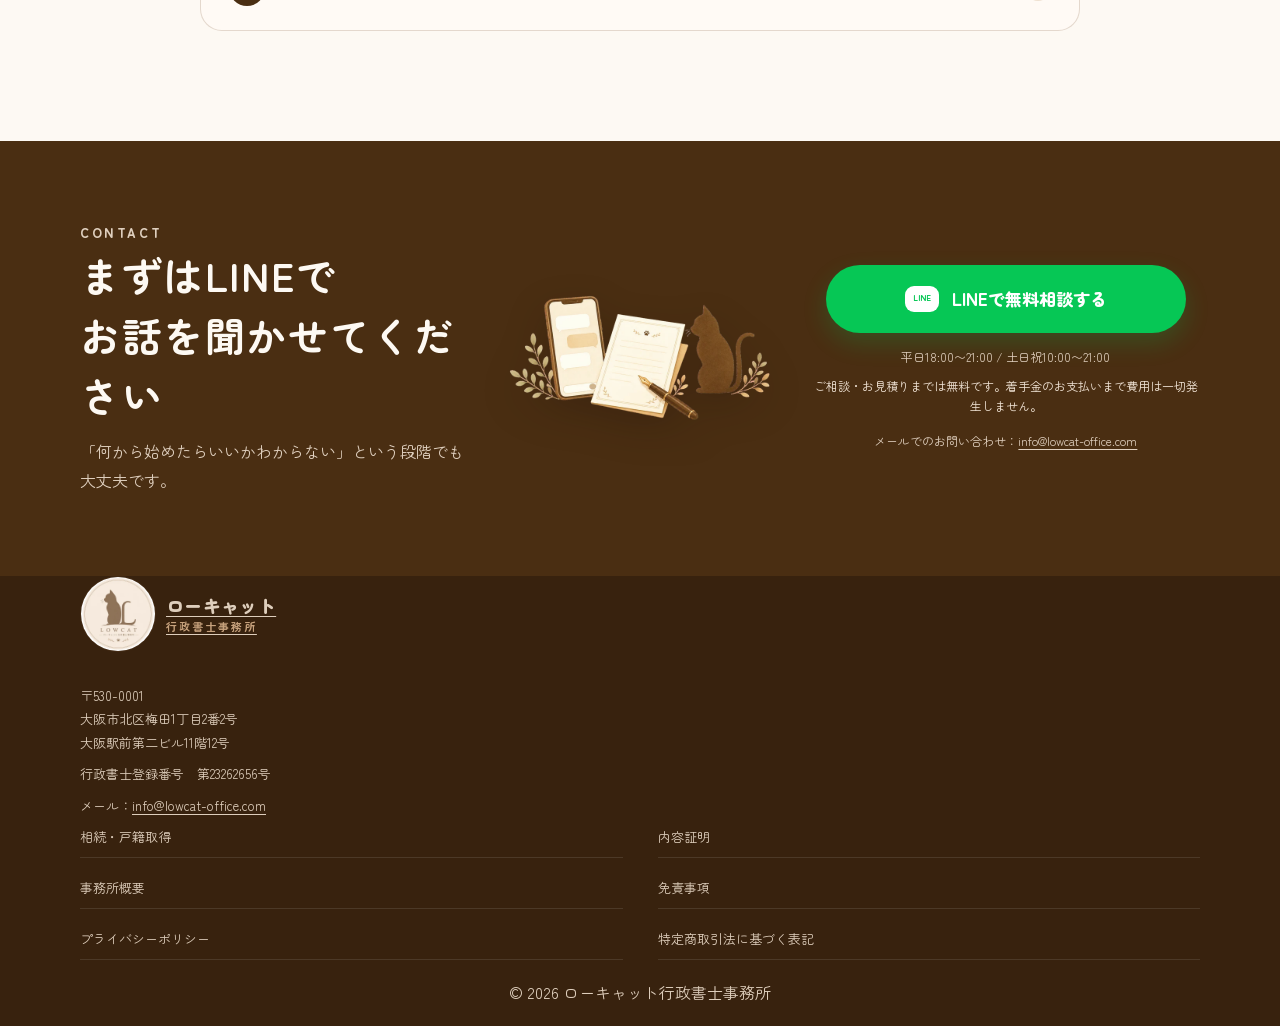
==== commit 1eda7524: "Fix image aspect ratios, load shared CSS on about page, add strengths section to top page - Add heig" ====
--- a/index.html
+++ b/index.html
@@ -140,6 +140,17 @@
         </div>
       </section>
 
+      <section class="section strengths-section" id="strengths">
+        <div class="container">
+          <div class="section-heading"><p class="section-label">STRENGTH</p><h2>債務整理の実務を知る行政書士です</h2></div>
+          <div class="feature-grid strength-grid">
+            <article class="feature-card"><div class="feature-icon" aria-hidden="true"><svg class="line-svg" viewBox="0 0 24 24" aria-hidden="true"><path d="M8 5H6.5A1.5 1.5 0 0 0 5 6.5v13A1.5 1.5 0 0 0 6.5 21h11a1.5 1.5 0 0 0 1.5-1.5v-13A1.5 1.5 0 0 0 17.5 5H16"/><rect x="8" y="3" width="8" height="4" rx="1.5"/><path d="M8 11h8M8 15h6"/></svg></div><h3>借金があるかもしれない相続にも</h3><p>債務整理を扱う法務事務所での実務経験があります。戸籍を集める段階で、亡くなった方に借金やローンがありそうなケースに気づければ、相続放棄を検討すべきかを早めにお伝えできます。相続放棄には原則3か月の期限があるため、早めの判断が大切です。申述が必要な場合は、司法書士・弁護士へおつなぎします。</p></article>
+            <article class="feature-card"><div class="feature-icon" aria-hidden="true"><svg class="line-svg" viewBox="0 0 24 24" aria-hidden="true"><rect x="4" y="6" width="16" height="12" rx="2"/><path d="M8 10h8M8 14h8M10 8.5l2 3 2-3M12 11.5v4"/></svg></div><h3>お金の面も相談できる</h3><p>AFP（ファイナンシャルプランナー）資格を保有しています。相続税や預貯金・保険など、手続き以外の疑問にも一緒に向き合います。</p></article>
+            <article class="feature-card"><div class="feature-icon" aria-hidden="true"><svg class="line-svg" viewBox="0 0 24 24" aria-hidden="true"><path d="M17.5 16.8A7.2 7.2 0 0 1 8 7.3a7.8 7.8 0 1 0 9.5 9.5Z"/></svg></div><h3>夜・休日もLINEで</h3><p>平日18時以降・土日祝も受付。来所不要で、すき間時間に進められます。</p></article>
+          </div>
+        </div>
+      </section>
+
       <section class="section features-section">
         <div class="container">
           <div class="section-heading"><p class="section-label">OUR PROMISE</p><h2>安心してご相談いただくために</h2><p>お仕事や家事で忙しい方にも、無理なく進められるサポートを大切にしています。</p></div>
--- a/styles.css
+++ b/styles.css
@@ -43,6 +43,7 @@
 img {
   display: block;
   max-width: 100%;
+  height: auto;
 }
 
 button {
@@ -1625,3 +1626,23 @@
 
 .email-note { font-size: 0.86rem; color: var(--text-sub); margin-top: 8px; }
 .email-note a, .footer-office a { color: inherit; text-decoration: underline; text-underline-offset: 3px; }
+
+/* Top page strengths section */
+.strengths-section {
+  background: var(--cream);
+}
+.strengths-section .section-heading {
+  max-width: 760px;
+}
+.strength-grid {
+  grid-template-columns: repeat(3, 1fr);
+}
+.strengths-section .feature-card {
+  min-height: 0;
+  background: var(--bg);
+}
+@media (max-width: 950px) {
+  .strength-grid {
+    grid-template-columns: 1fr;
+  }
+}
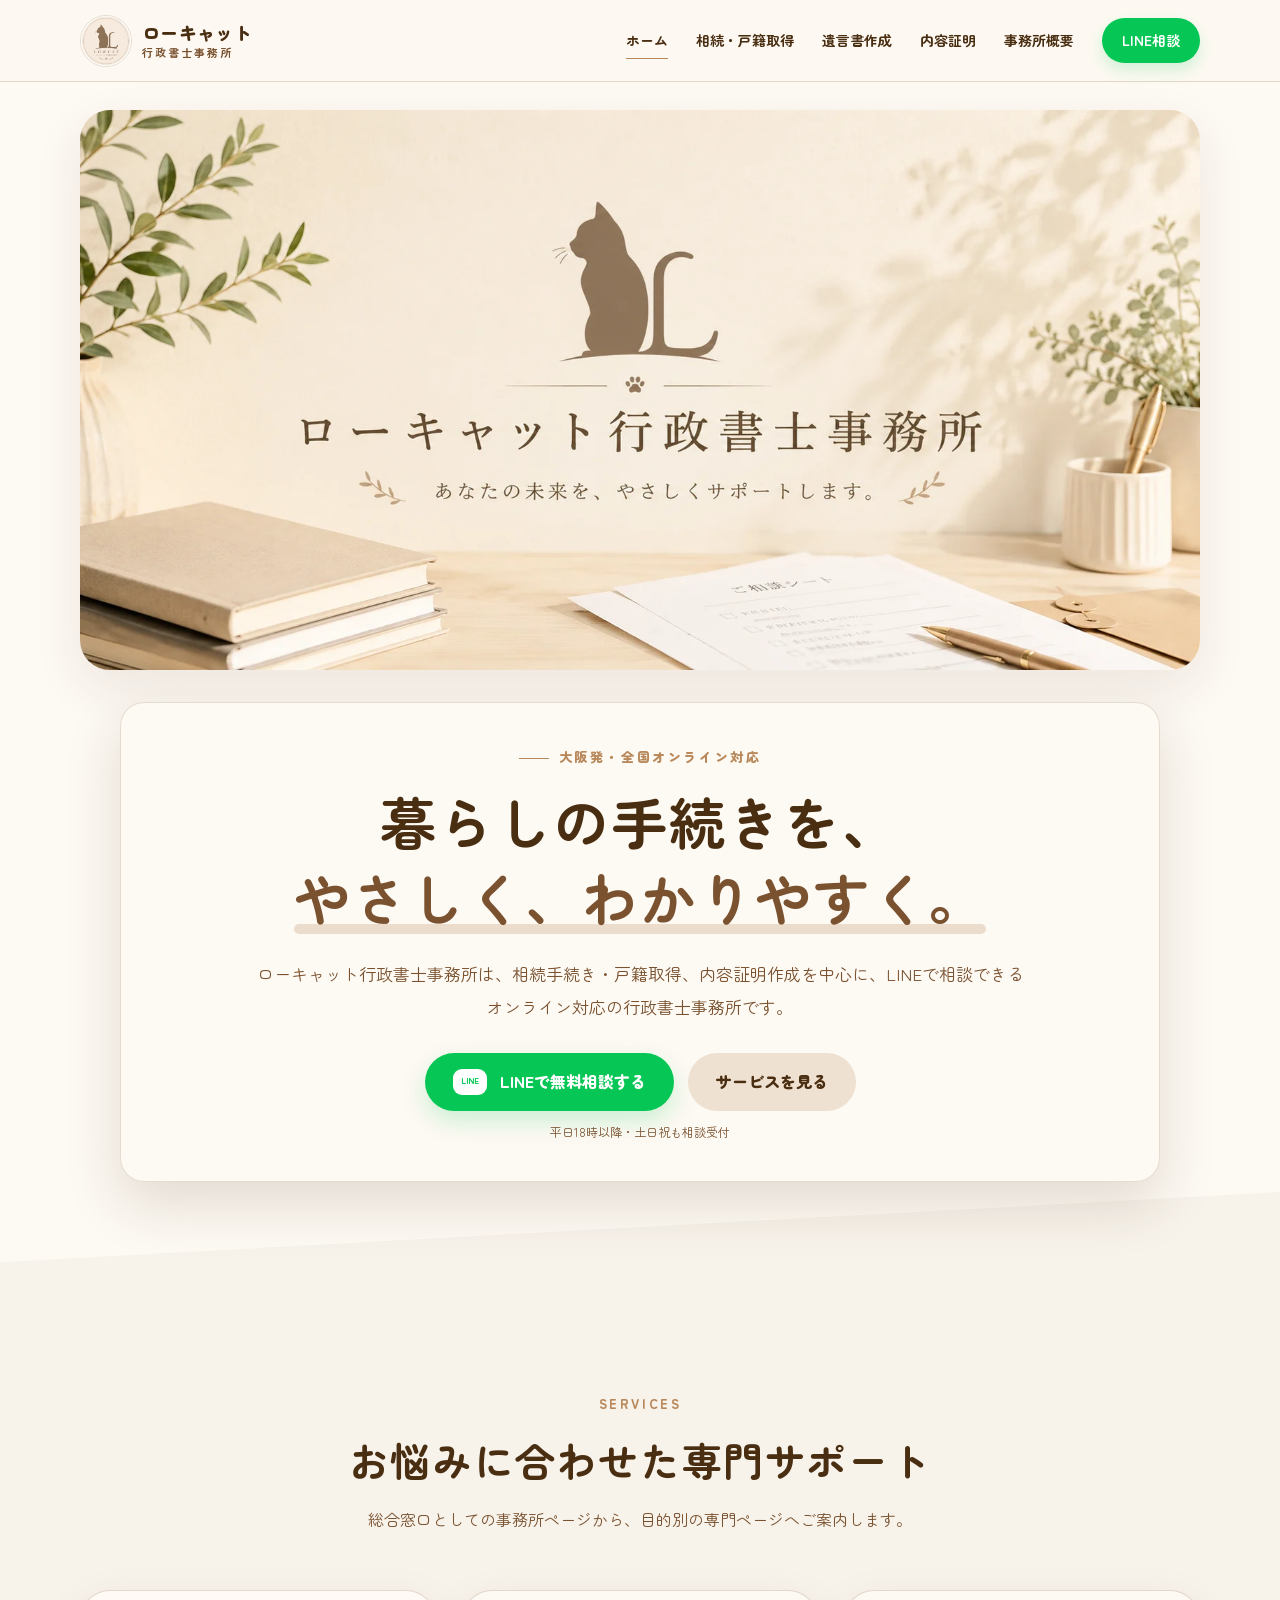
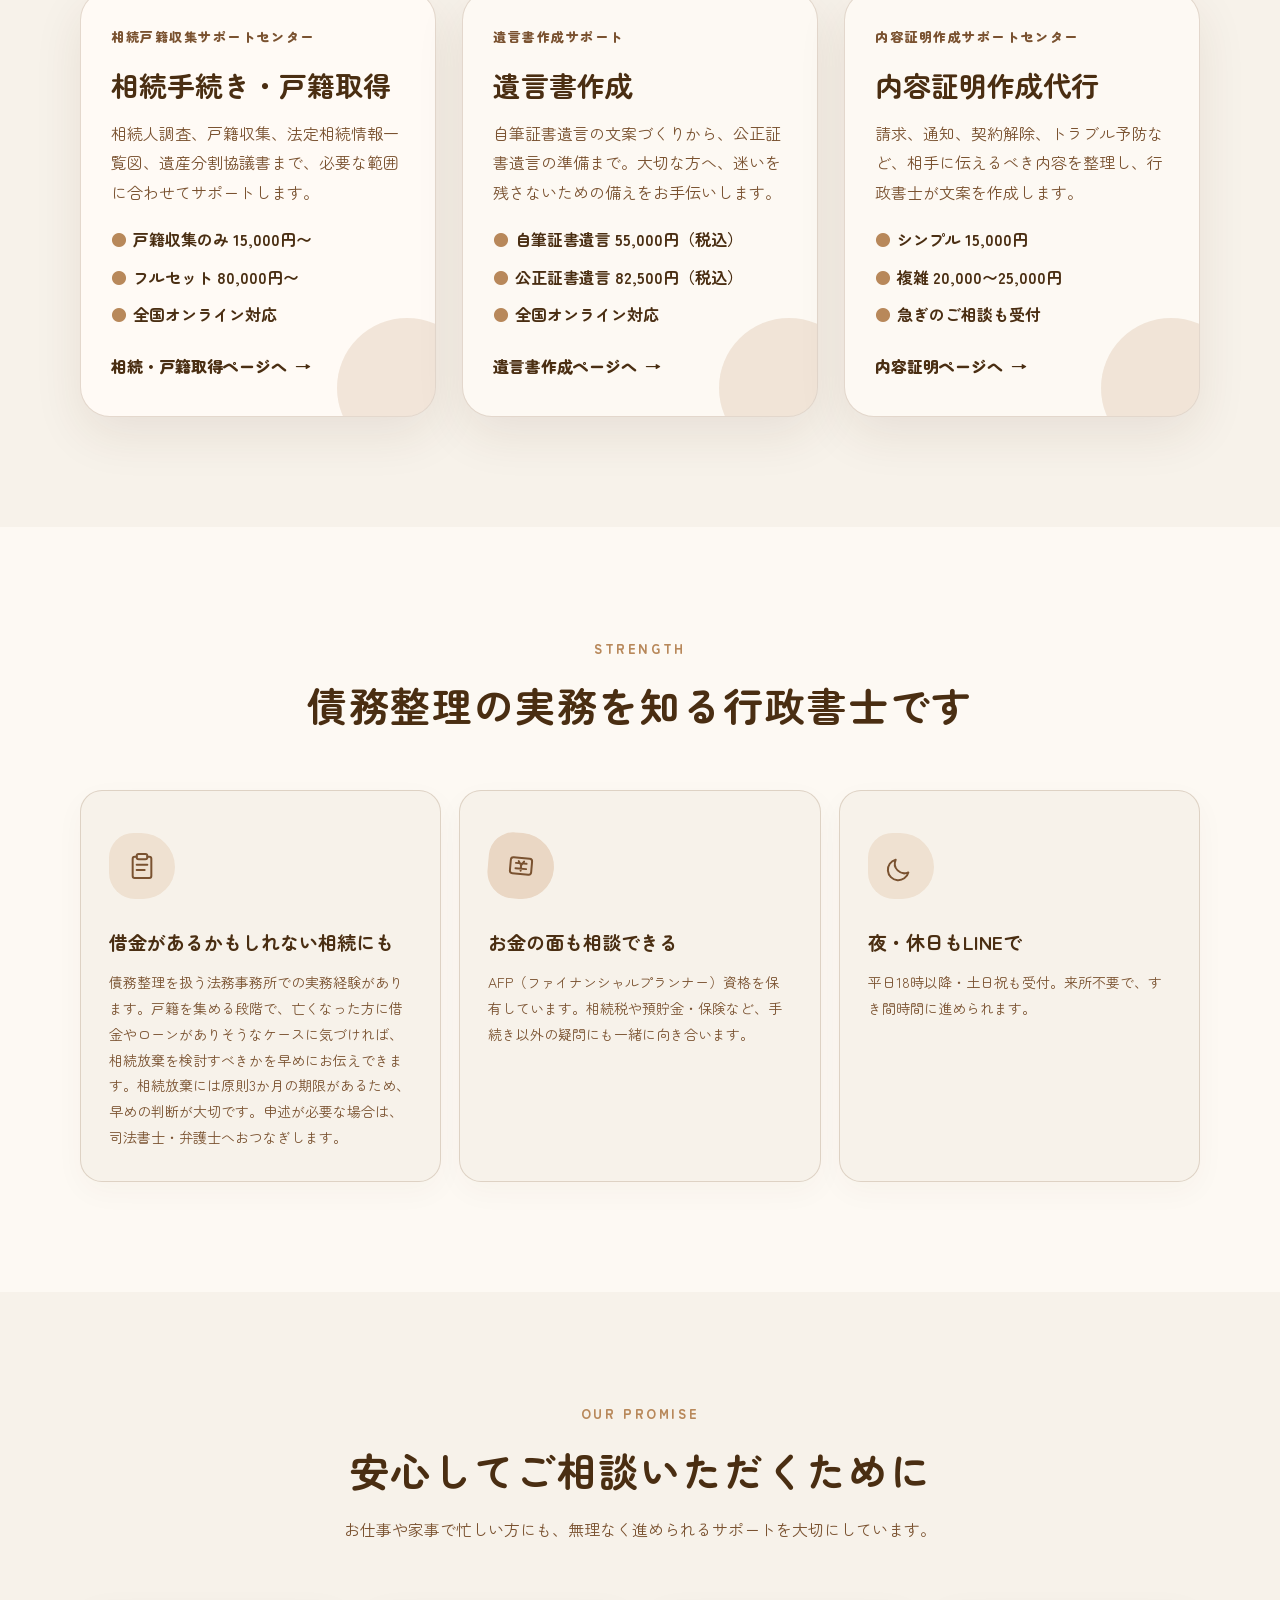
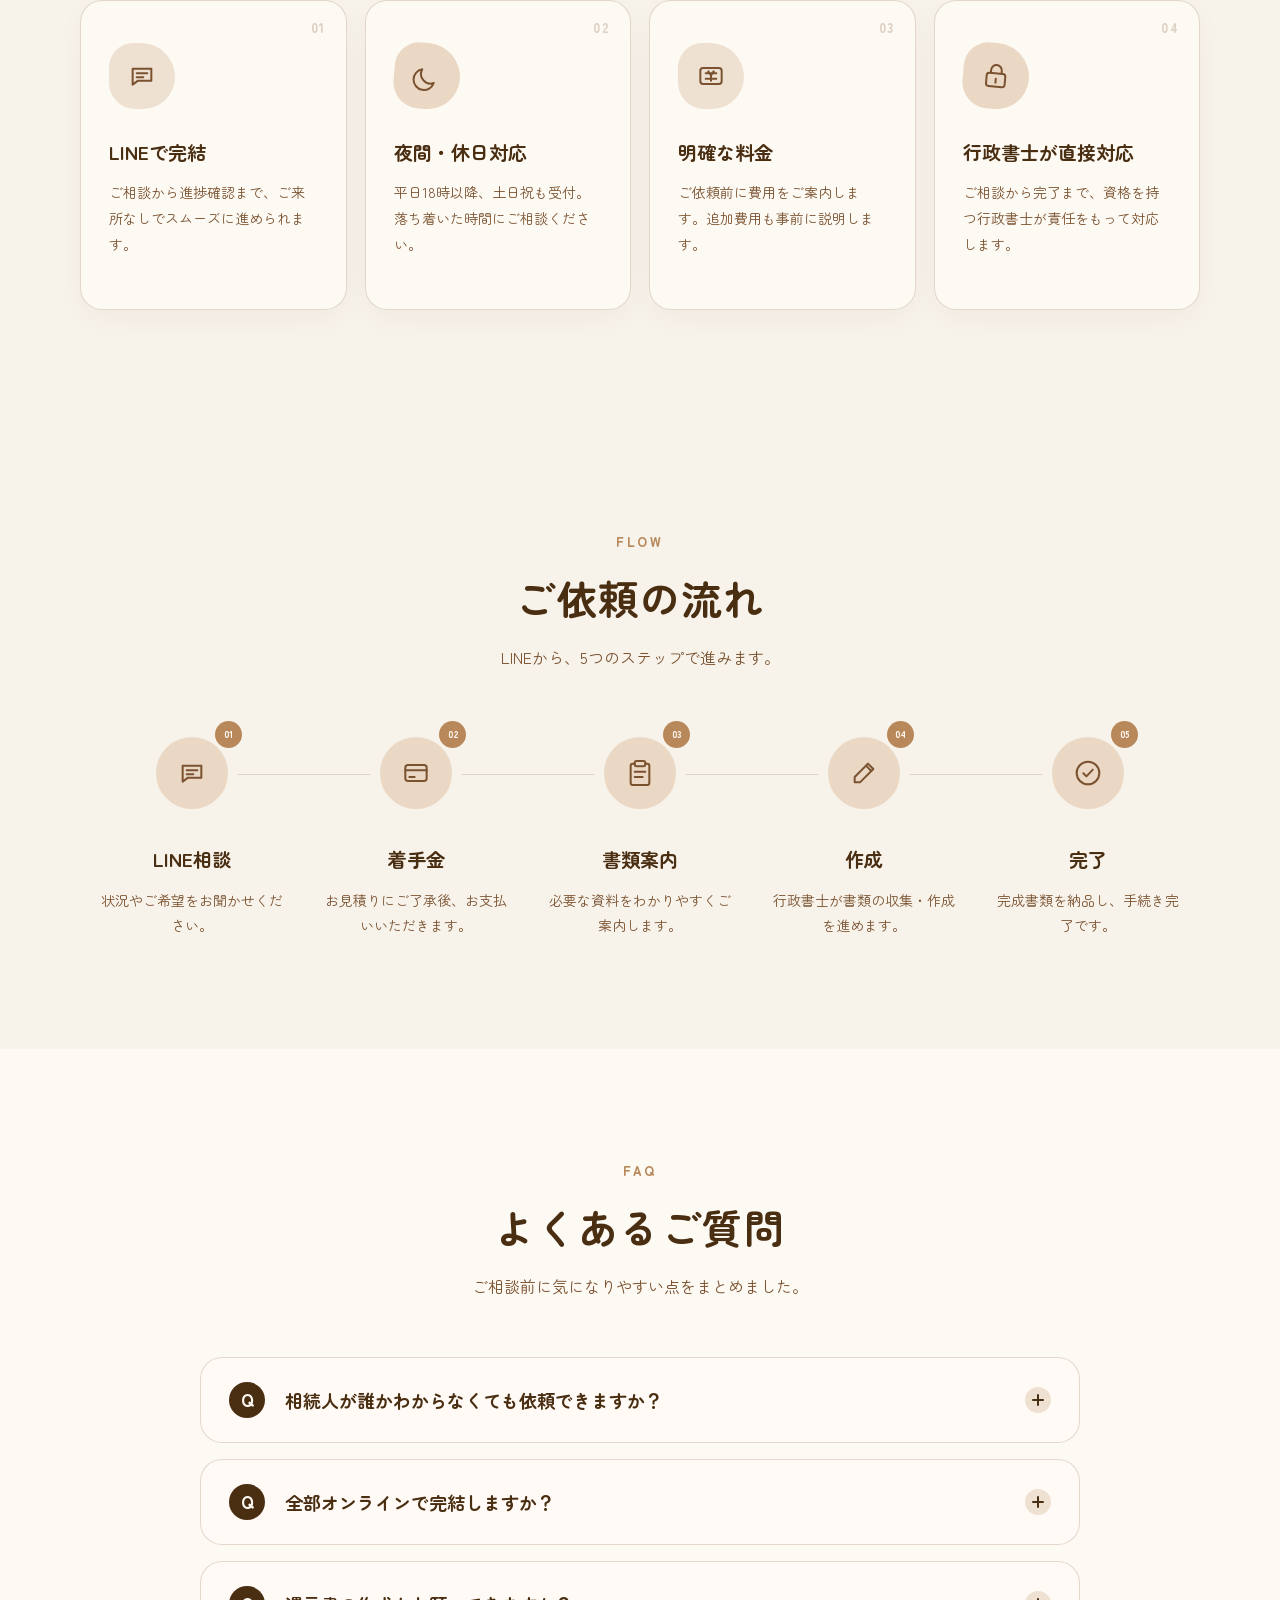
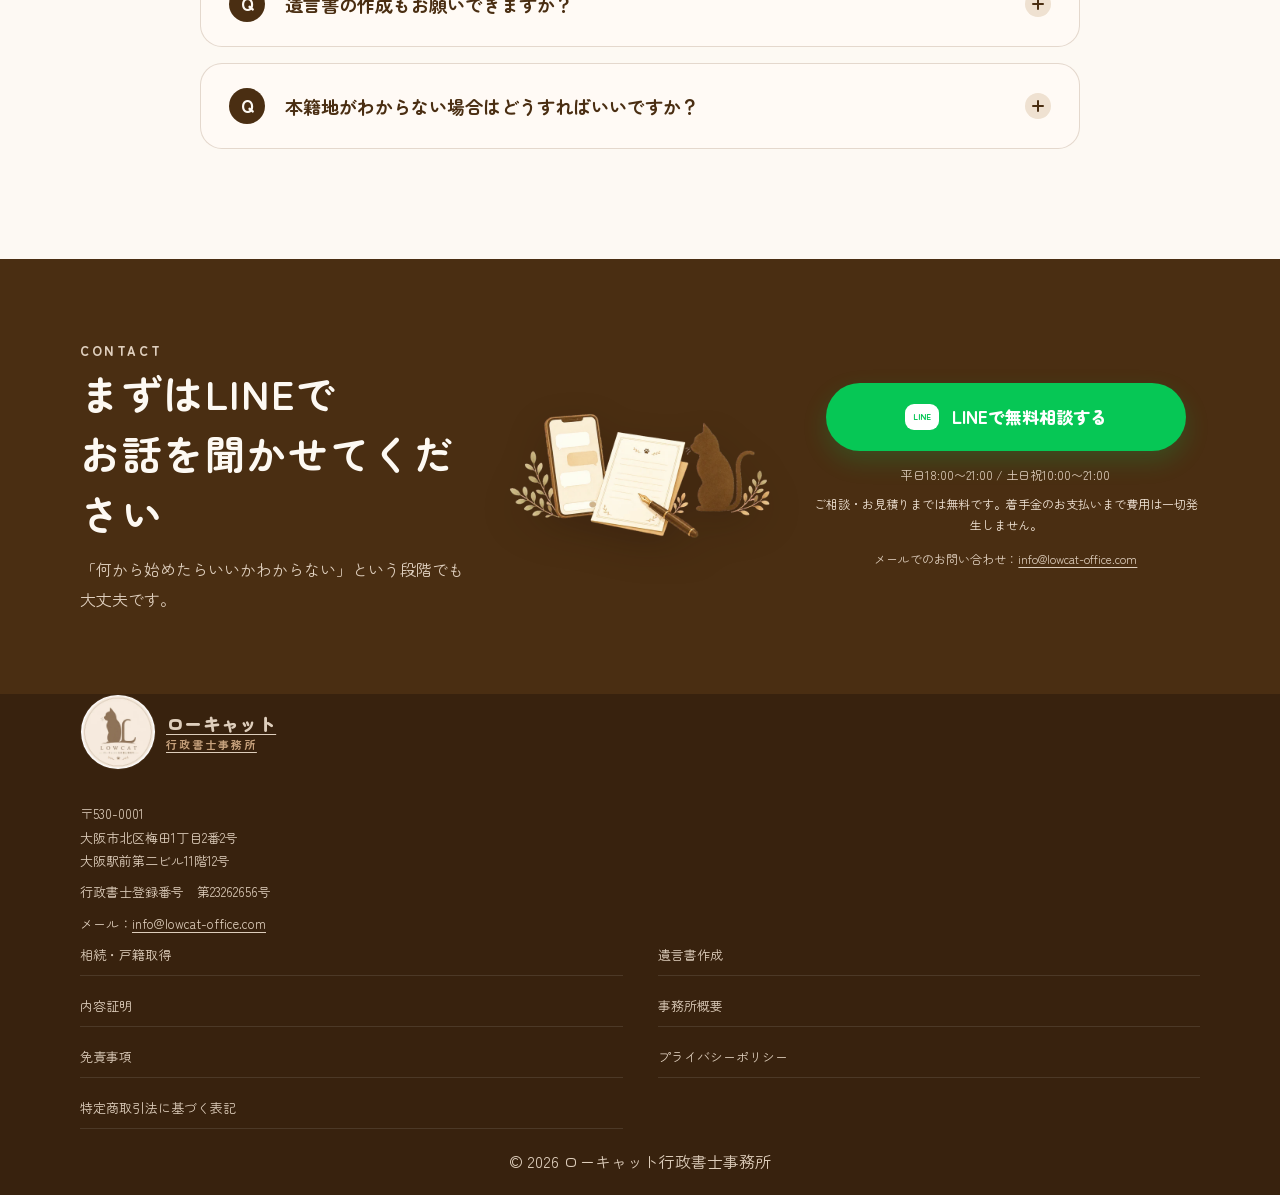
==== commit 6a51e6fd: "Add will-writing support page - New /will/ page: hero, recommended cases, risks without a will, comp" ====
--- a/index.html
+++ b/index.html
@@ -46,6 +46,7 @@
     "戸籍取得",
     "法定相続情報証明",
     "遺産分割協議書作成",
+    "遺言書作成サポート",
     "内容証明作成"
   ],
   "knowsAbout": [
@@ -96,7 +97,7 @@
         <button class="menu-button" type="button" aria-expanded="false" aria-controls="global-nav"><span></span><span></span><span></span><span class="sr-only">メニューを開く</span></button>
         <nav class="global-nav" id="global-nav" aria-label="メインナビゲーション">
           <a href="index.html" aria-current="page">ホーム</a>
-          <a href="inheritance/">相続・戸籍取得</a>
+          <a href="inheritance/">相続・戸籍取得</a><a href="will/">遺言書作成</a>
           <a href="certificate/">内容証明</a>
           <a href="about.html">事務所概要</a>
           <a class="nav-line" href="https://lin.ee/Oa2LDhM" target="_blank" rel="noopener noreferrer">LINE相談</a>
@@ -130,6 +131,13 @@
               <a class="text-link" href="inheritance/">相続・戸籍取得ページへ</a>
             </article>
             <article class="service-hub-card">
+              <p class="service-kicker">遺言書作成サポート</p>
+              <h3>遺言書作成</h3>
+              <p>自筆証書遺言の文案づくりから、公正証書遺言の準備まで。大切な方へ、迷いを残さないための備えをお手伝いします。</p>
+              <ul><li>自筆証書遺言 55,000円（税込）</li><li>公正証書遺言 82,500円（税込）</li><li>全国オンライン対応</li></ul>
+              <a class="text-link" href="will/">遺言書作成ページへ</a>
+            </article>
+            <article class="service-hub-card">
               <p class="service-kicker">内容証明作成サポートセンター</p>
               <h3>内容証明作成代行</h3>
               <p>請求、通知、契約解除、トラブル予防など、相手に伝えるべき内容を整理し、行政書士が文案を作成します。</p>
@@ -182,6 +190,7 @@
           <div class="faq-list">
             <div class="faq-item"><button class="faq-question" type="button" aria-expanded="false"><span>相続人が誰かわからなくても依頼できますか？</span><span class="faq-toggle" aria-hidden="true"></span></button><div class="faq-answer" hidden><p>はい、大丈夫です。戸籍を収集・調査することで法定相続人を確定できます。まずはご相談ください。</p></div></div>
             <div class="faq-item"><button class="faq-question" type="button" aria-expanded="false"><span>全部オンラインで完結しますか？</span><span class="faq-toggle" aria-hidden="true"></span></button><div class="faq-answer" hidden><p>はい。ご相談から書類の受け渡しまで、すべてLINEで対応します。来所は不要です。</p></div></div>
+            <div class="faq-item"><button class="faq-question" type="button" aria-expanded="false"><span>遺言書の作成もお願いできますか？</span><span class="faq-toggle" aria-hidden="true"></span></button><div class="faq-answer" hidden><p>はい。自筆証書遺言の文案づくりや書き方のご案内、公正証書遺言の準備（文案の作成・必要書類の収集・公証役場との調整）をお手伝いします。くわしくは<a href="will/">遺言書作成サポートのページ</a>をご覧ください。</p></div></div>
             <div class="faq-item"><button class="faq-question" type="button" aria-expanded="false"><span>本籍地がわからない場合はどうすればいいですか？</span><span class="faq-toggle" aria-hidden="true"></span></button><div class="faq-answer" hidden><p>本籍地が不明な場合でも、住民票の「本籍地記載あり」を取得することで確認できます。対応方法をご案内しますのでご相談ください。</p></div></div>
           </div>
         </div>
@@ -196,6 +205,6 @@
       </section>
     </main>
 
-    <footer class="site-footer"><div class="container footer-inner"><div class="footer-office"><a class="logo logo-footer" href="index.html"><img class="logo-image footer-logo-image" src="assets/logo.webp" alt="" width="76" height="76" loading="lazy" /><span class="logo-text">ローキャット<span>行政書士事務所</span></span></a><p>〒530-0001<br />大阪市北区梅田1丁目2番2号<br />大阪駅前第二ビル11階12号</p><p>行政書士登録番号　第23262656号</p><p>メール：<a href="mailto:info@lowcat-office.com">info@lowcat-office.com</a></p></div><nav class="footer-nav" aria-label="フッターナビ"><a href="inheritance/">相続・戸籍取得</a><a href="certificate/">内容証明</a><a href="about.html">事務所概要</a><a href="disclaimer.html">免責事項</a><a href="privacy.html">プライバシーポリシー</a><a href="/tokushoho">特定商取引法に基づく表記</a></nav></div><p class="copyright">© 2026 ローキャット行政書士事務所</p></footer>
+    <footer class="site-footer"><div class="container footer-inner"><div class="footer-office"><a class="logo logo-footer" href="index.html"><img class="logo-image footer-logo-image" src="assets/logo.webp" alt="" width="76" height="76" loading="lazy" /><span class="logo-text">ローキャット<span>行政書士事務所</span></span></a><p>〒530-0001<br />大阪市北区梅田1丁目2番2号<br />大阪駅前第二ビル11階12号</p><p>行政書士登録番号　第23262656号</p><p>メール：<a href="mailto:info@lowcat-office.com">info@lowcat-office.com</a></p></div><nav class="footer-nav" aria-label="フッターナビ"><a href="inheritance/">相続・戸籍取得</a><a href="will/">遺言書作成</a><a href="certificate/">内容証明</a><a href="about.html">事務所概要</a><a href="disclaimer.html">免責事項</a><a href="privacy.html">プライバシーポリシー</a><a href="/tokushoho">特定商取引法に基づく表記</a></nav></div><p class="copyright">© 2026 ローキャット行政書士事務所</p></footer>
   </body>
 </html>
--- a/styles.css
+++ b/styles.css
@@ -80,6 +80,11 @@
   border-bottom: 1px solid var(--border);
   background: rgba(253, 249, 243, 0.94);
   backdrop-filter: blur(12px);
+}
+
+/* Keep the off-canvas mobile nav from widening the page */
+.site-header {
+  overflow-x: clip;
 }
 
 .header-inner {
@@ -1646,3 +1651,164 @@
     grid-template-columns: 1fr;
   }
 }
+
+/* Let long prices wrap on phones instead of widening the card */
+@media (max-width: 640px) {
+  .lp-price-grid,
+  .lp-price-grid.two {
+    grid-template-columns: minmax(0, 1fr);
+  }
+  .price {
+    white-space: normal;
+    word-break: keep-all;
+  }
+}
+
+/* 相続ページ：関連手続きの横長カード */
+.also-card {
+  display: flex;
+  gap: 20px;
+  align-items: flex-start;
+  margin-top: 18px;
+  text-align: left;
+  min-height: 0;
+}
+.also-card .feature-icon { flex-shrink: 0; margin-bottom: 0; }
+.also-card h3 { margin-top: 4px; }
+.also-label {
+  font-size: 0.8rem;
+  font-weight: 700;
+  letter-spacing: 0.06em;
+  color: var(--brown-light);
+  margin: 0;
+}
+@media (max-width: 640px) {
+  .also-card { flex-direction: column; gap: 12px; }
+}
+
+/* Top page: three service cards */
+.service-hub-grid {
+  grid-template-columns: repeat(3, minmax(0, 1fr));
+}
+.service-hub-grid .service-hub-card {
+  padding: 34px 30px;
+}
+.service-hub-grid .service-hub-card h3 {
+  font-size: clamp(22px, 2.2vw, 28px);
+}
+
+/* Will page */
+.hero-sub {
+  margin: 14px 0 0;
+  color: var(--brown);
+  font-size: clamp(18px, 2.2vw, 22px);
+  font-weight: 700;
+}
+.will-compare-section {
+  background: var(--cream);
+}
+.will-video {
+  margin-top: 28px;
+  text-align: center;
+}
+.will-video p {
+  margin: 0 0 12px;
+  color: var(--brown);
+  font-size: 0.9rem;
+}
+.limitation-item p + .will-small-note {
+  margin-top: 6px;
+  font-size: 0.8rem;
+}
+.limit-icon .line-svg {
+  width: 1.4rem;
+  height: 1.4rem;
+}
+.table-scroll {
+  overflow-x: auto;
+  border: 1px solid var(--border);
+  border-radius: var(--radius);
+  background: var(--bg);
+  -webkit-overflow-scrolling: touch;
+}
+.compare-table {
+  width: 100%;
+  min-width: 560px;
+  border-collapse: collapse;
+  font-size: 0.9rem;
+}
+.compare-table th,
+.compare-table td {
+  padding: 16px 18px;
+  border-bottom: 1px solid var(--border);
+  text-align: left;
+  vertical-align: top;
+  line-height: 1.7;
+}
+.compare-table thead th {
+  color: var(--brown-dark);
+  background: rgba(184, 136, 90, 0.12);
+  font-weight: 900;
+}
+.compare-table tbody th {
+  width: 26%;
+  color: var(--brown-dark);
+  font-weight: 900;
+}
+.compare-table td {
+  color: var(--brown);
+}
+.compare-table tbody tr:last-child th,
+.compare-table tbody tr:last-child td {
+  border-bottom: 0;
+}
+.lp-price-grid.three {
+  grid-template-columns: repeat(3, minmax(0, 1fr));
+  max-width: 960px;
+  margin-inline: auto;
+}
+.price-tax {
+  font-size: 0.55em;
+  font-weight: 700;
+}
+.price-card .price-excl {
+  margin: -6px 0 12px;
+  color: var(--brown);
+  font-size: 0.85rem;
+}
+.will-price-notes {
+  max-width: 760px;
+  margin: 28px auto 0;
+  padding-left: 1.2em;
+  font-size: 0.85rem;
+  line-height: 1.8;
+  text-align: left;
+}
+.will-price-notes li + li {
+  margin-top: 4px;
+}
+.will-price-notes a,
+.faq-answer a {
+  color: var(--brown-dark);
+  font-weight: 700;
+  text-decoration: underline;
+  text-underline-offset: 3px;
+}
+.table-hint {
+  display: none;
+  margin: 0 0 8px;
+  color: var(--brown);
+  font-size: 0.8rem;
+  text-align: right;
+}
+@media (max-width: 640px) {
+  .table-hint {
+    display: block;
+  }
+}
+@media (max-width: 980px) {
+  .service-hub-grid,
+  .lp-price-grid.three {
+    grid-template-columns: 1fr;
+  }
+}
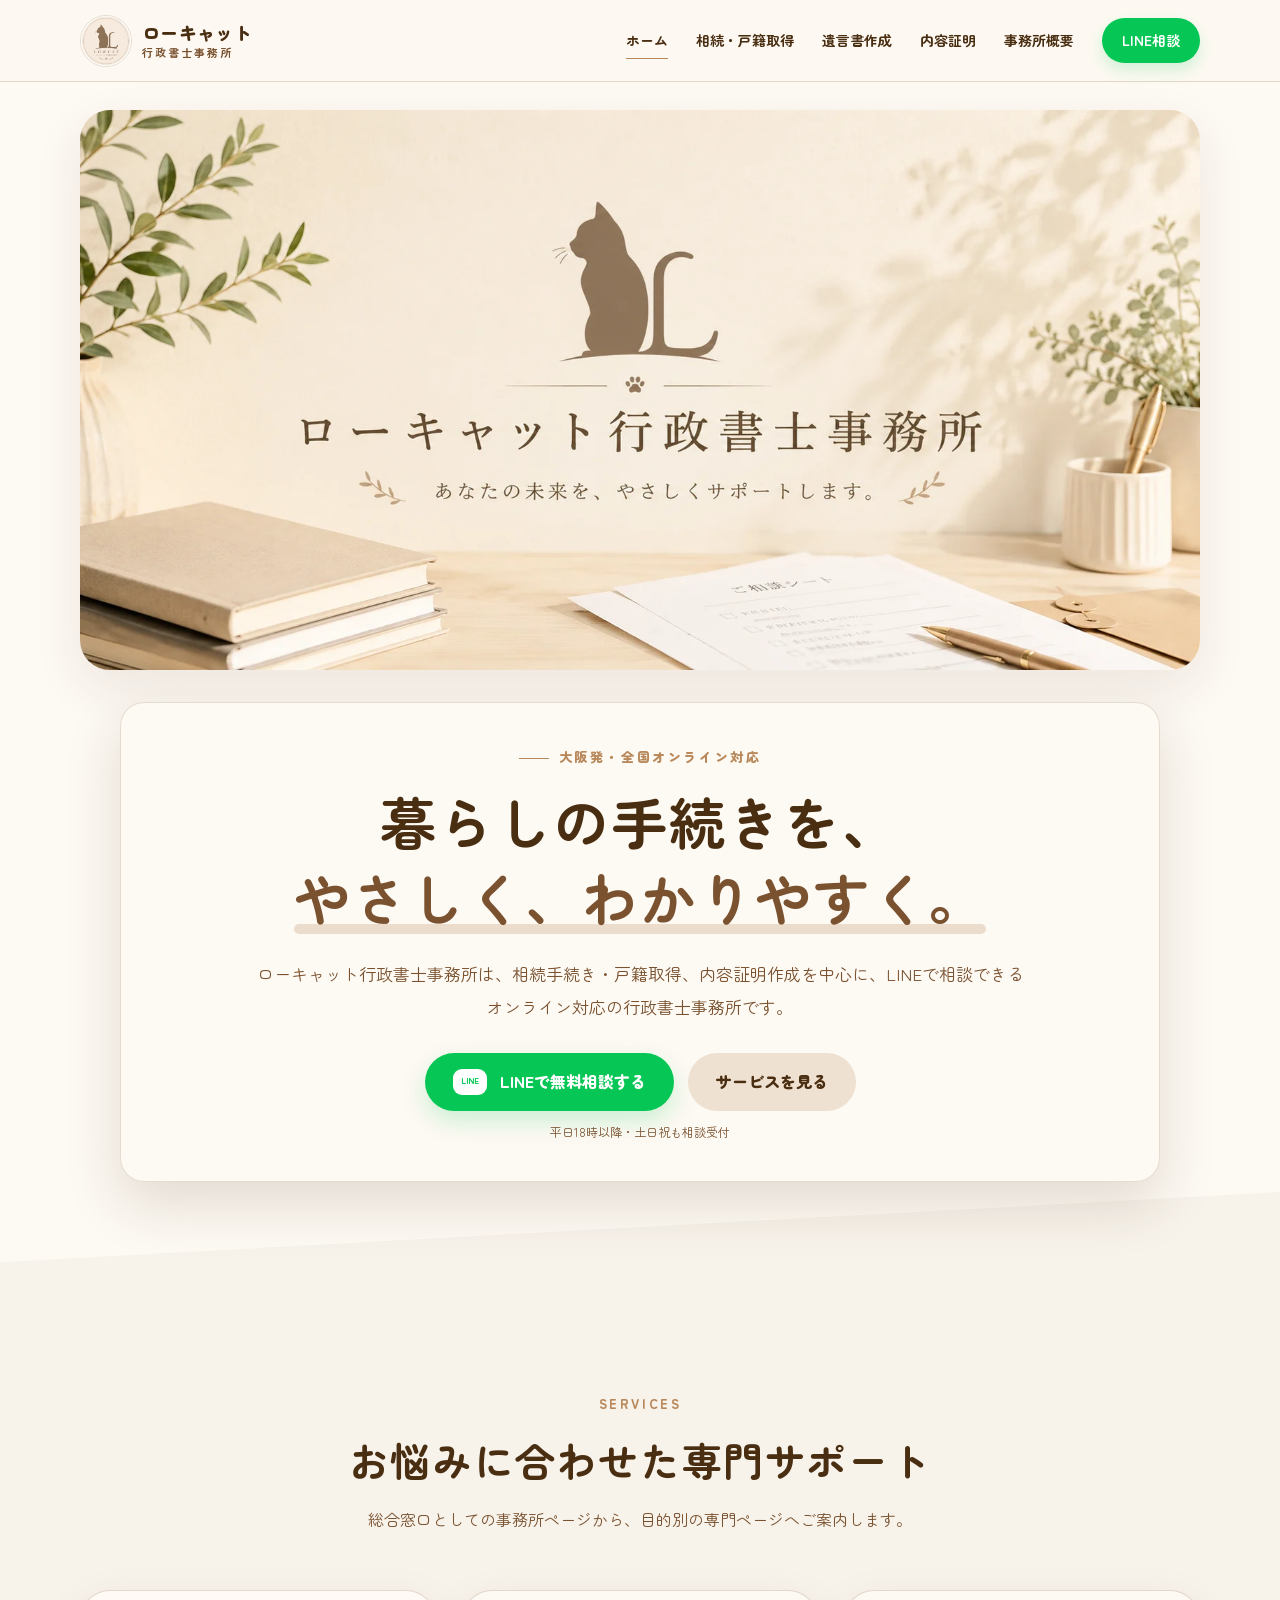
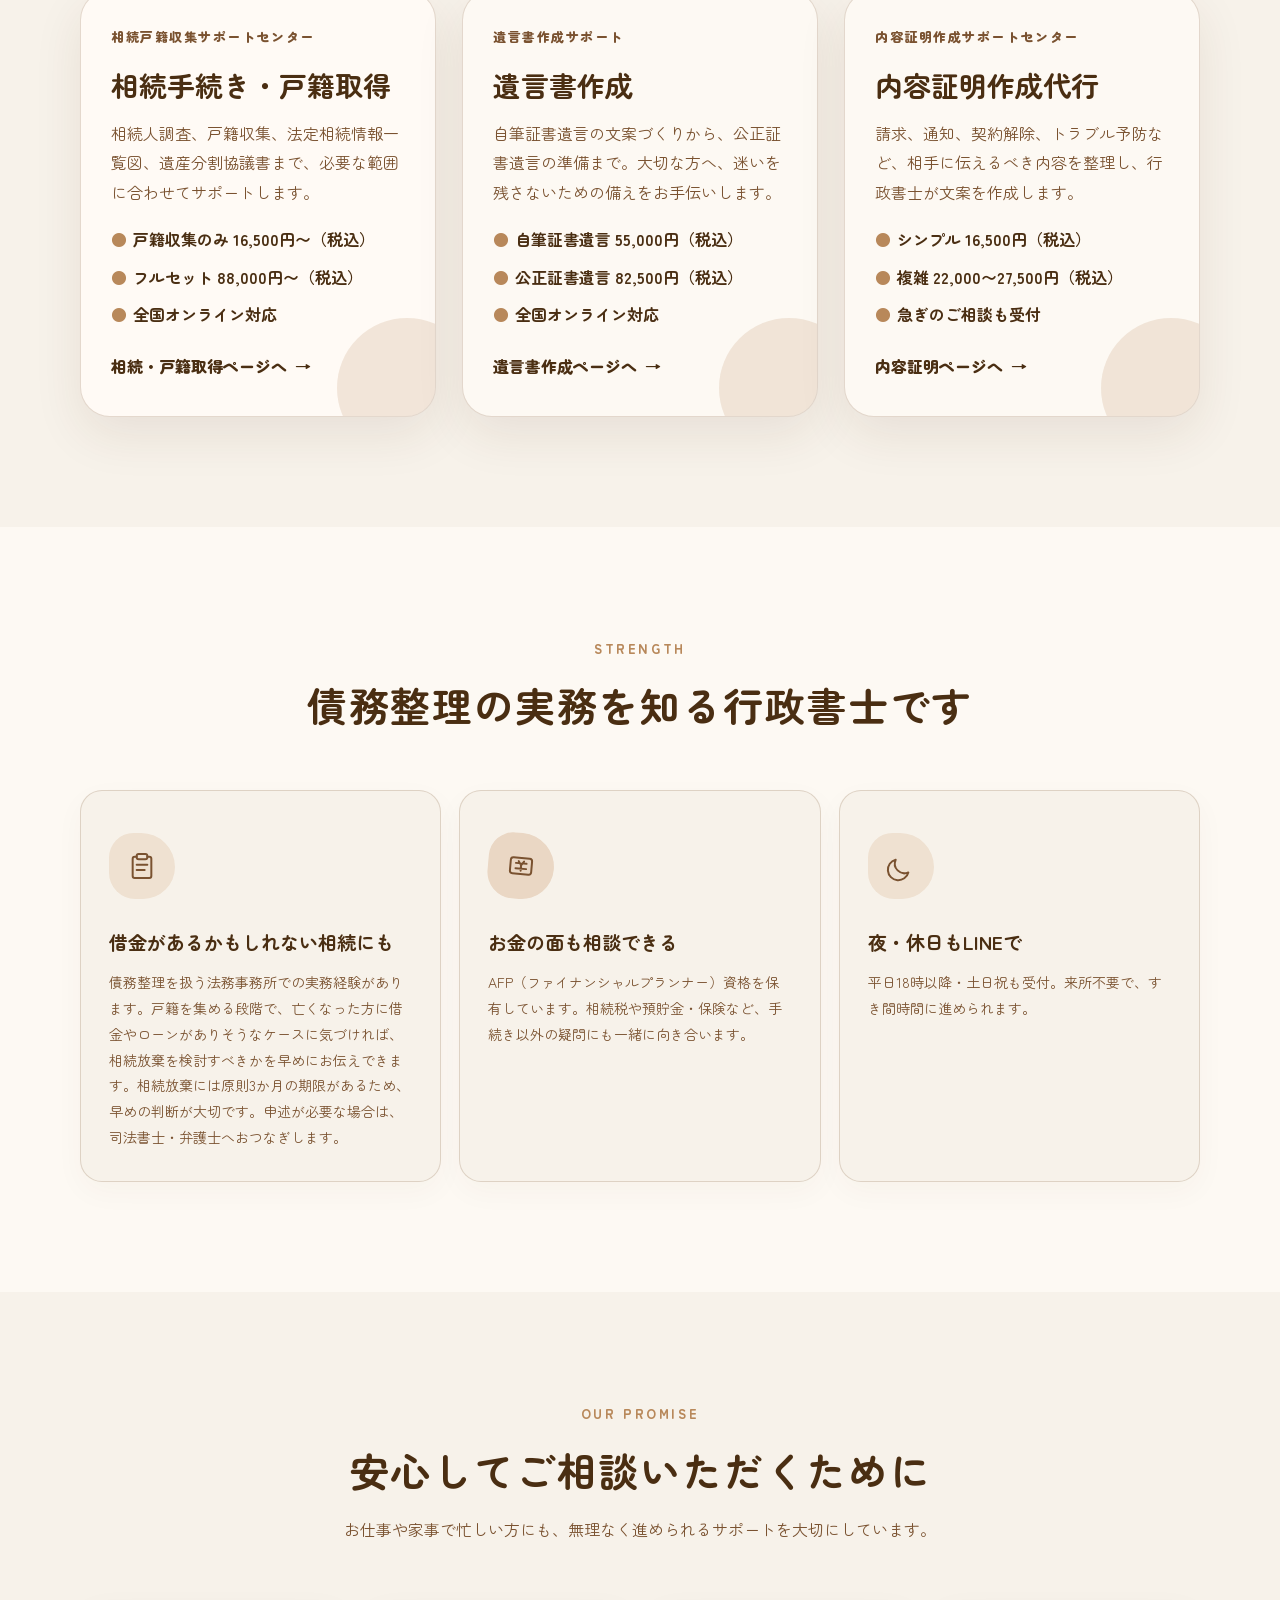
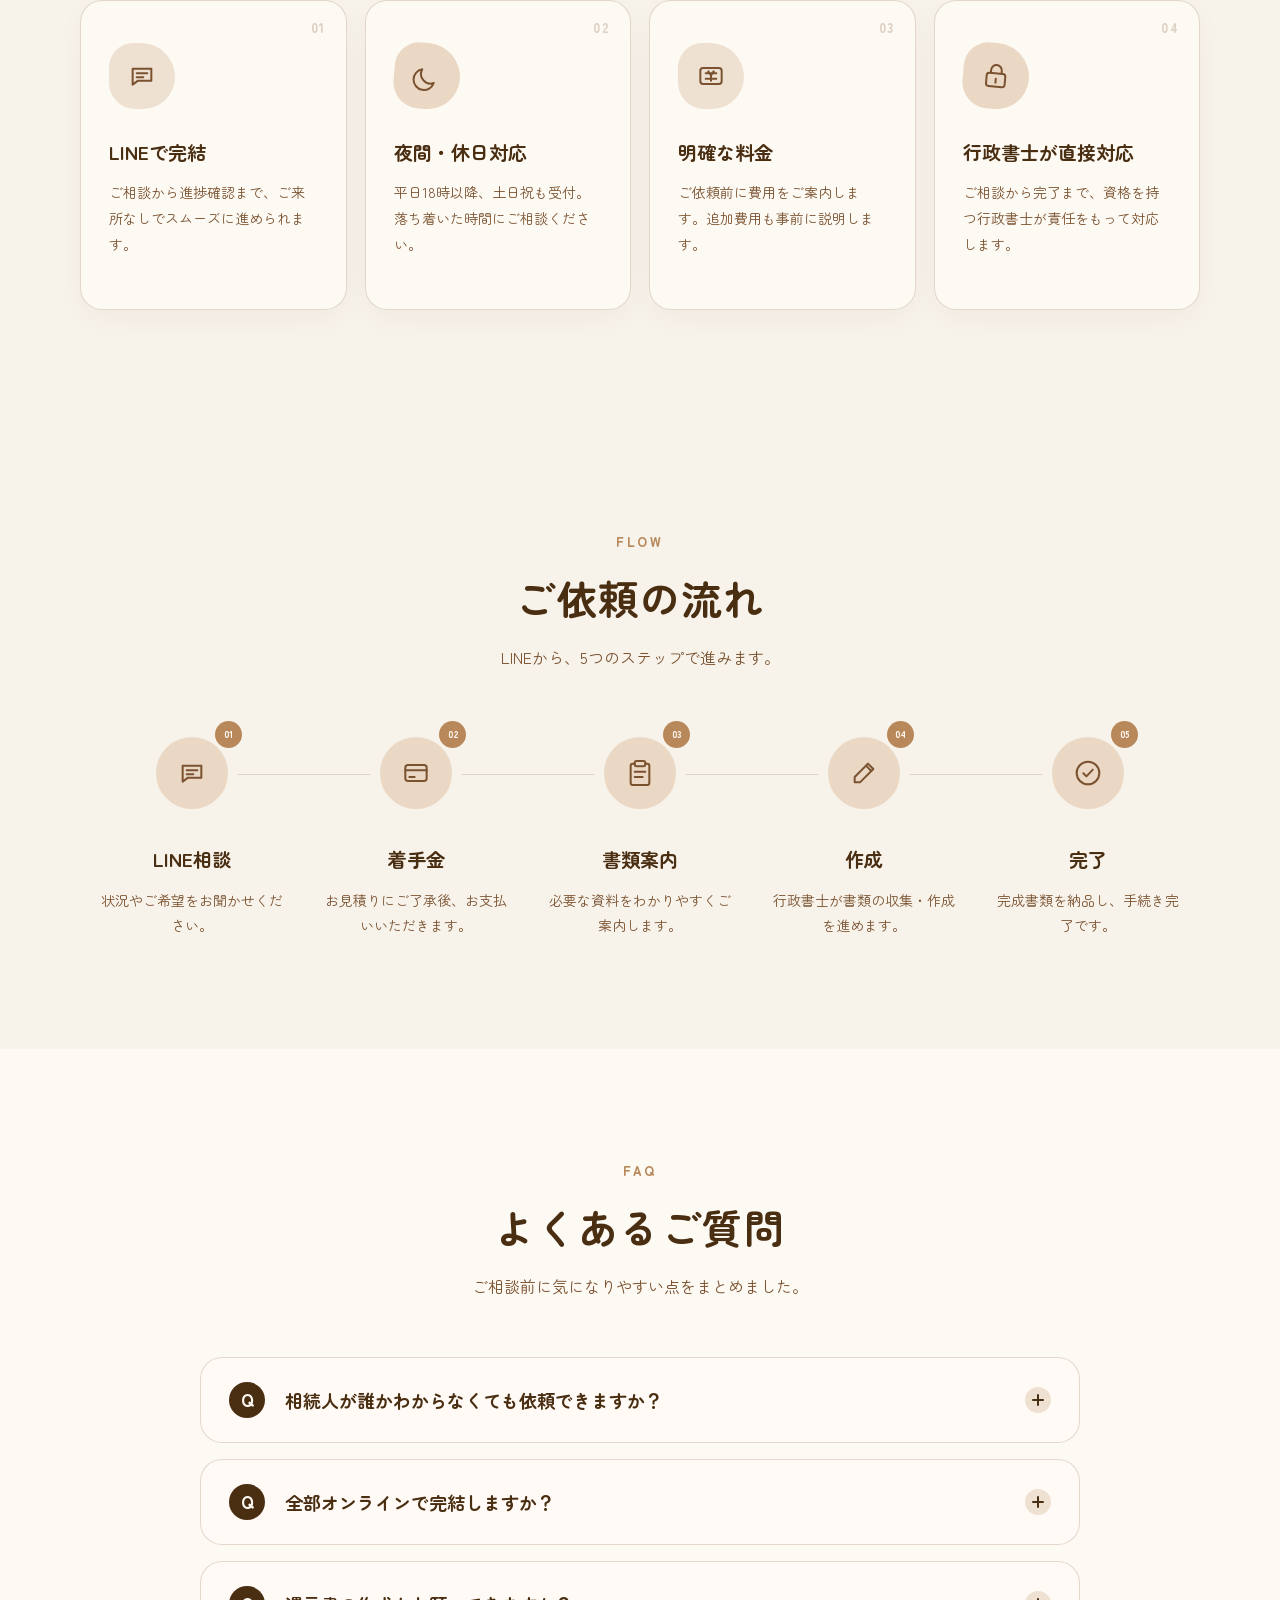
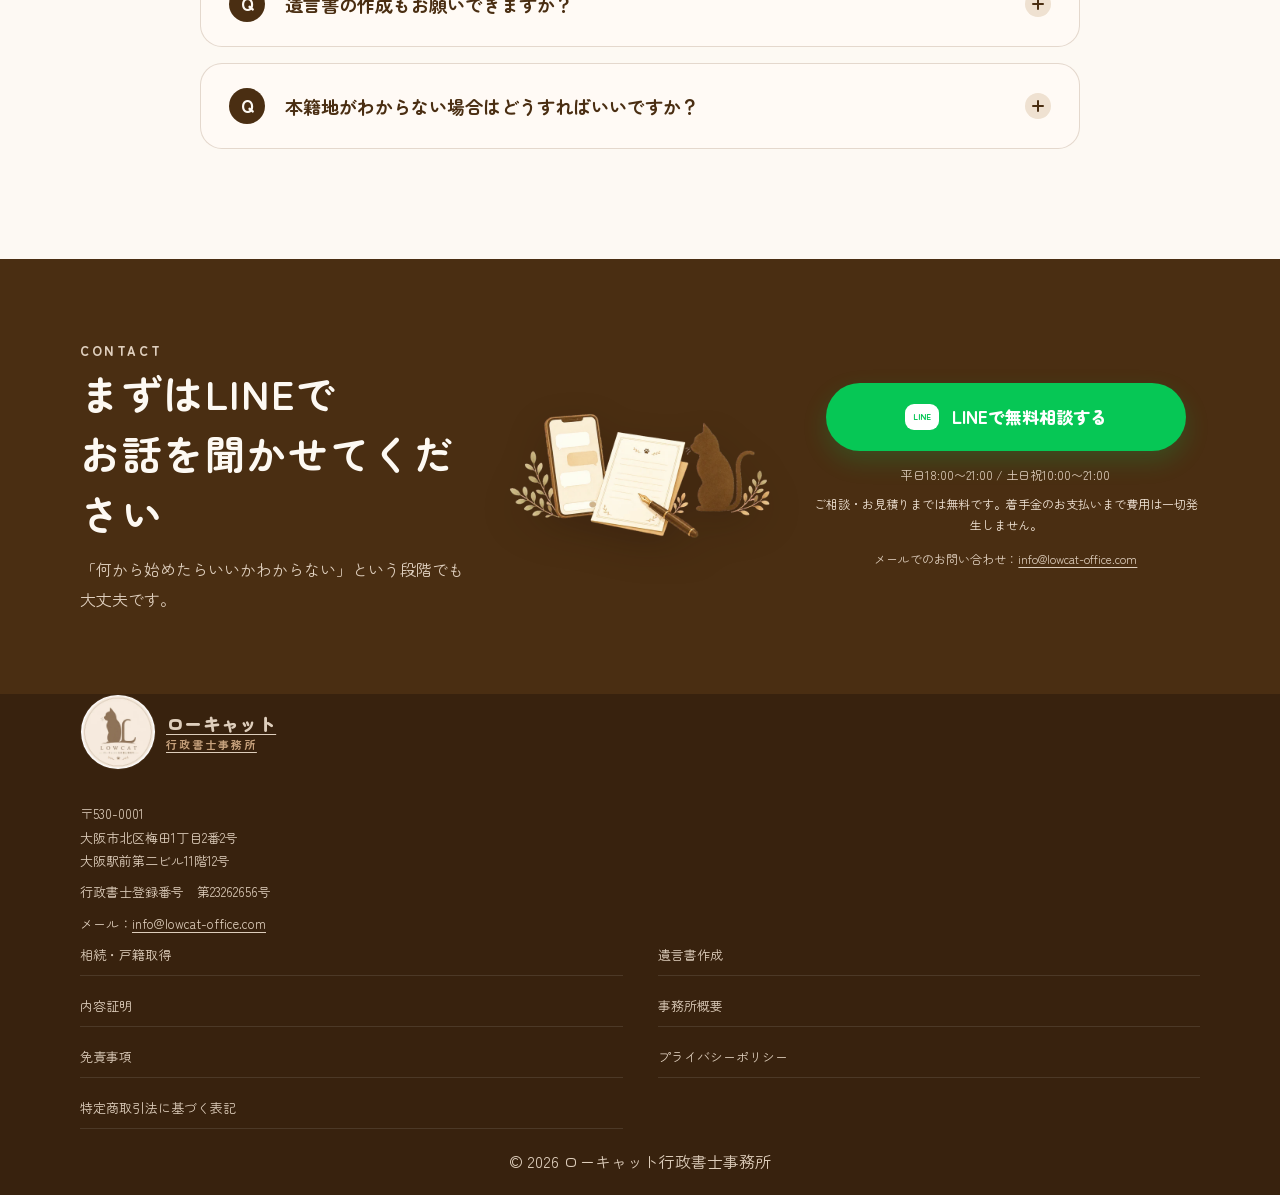
==== commit 9c8dd133: "Show existing prices tax-inclusive - Inheritance and certificate price cards: tax-inclusive price la" ====
--- a/index.html
+++ b/index.html
@@ -127,7 +127,7 @@
               <p class="service-kicker">相続戸籍収集サポートセンター</p>
               <h3>相続手続き・戸籍取得</h3>
               <p>相続人調査、戸籍収集、法定相続情報一覧図、遺産分割協議書まで、必要な範囲に合わせてサポートします。</p>
-              <ul><li>戸籍収集のみ 15,000円〜</li><li>フルセット 80,000円〜</li><li>全国オンライン対応</li></ul>
+              <ul><li>戸籍収集のみ 16,500円〜（税込）</li><li>フルセット 88,000円〜（税込）</li><li>全国オンライン対応</li></ul>
               <a class="text-link" href="inheritance/">相続・戸籍取得ページへ</a>
             </article>
             <article class="service-hub-card">
@@ -141,7 +141,7 @@
               <p class="service-kicker">内容証明作成サポートセンター</p>
               <h3>内容証明作成代行</h3>
               <p>請求、通知、契約解除、トラブル予防など、相手に伝えるべき内容を整理し、行政書士が文案を作成します。</p>
-              <ul><li>シンプル 15,000円</li><li>複雑 20,000〜25,000円</li><li>急ぎのご相談も受付</li></ul>
+              <ul><li>シンプル 16,500円（税込）</li><li>複雑 22,000〜27,500円（税込）</li><li>急ぎのご相談も受付</li></ul>
               <a class="text-link" href="certificate/">内容証明ページへ</a>
             </article>
           </div>
